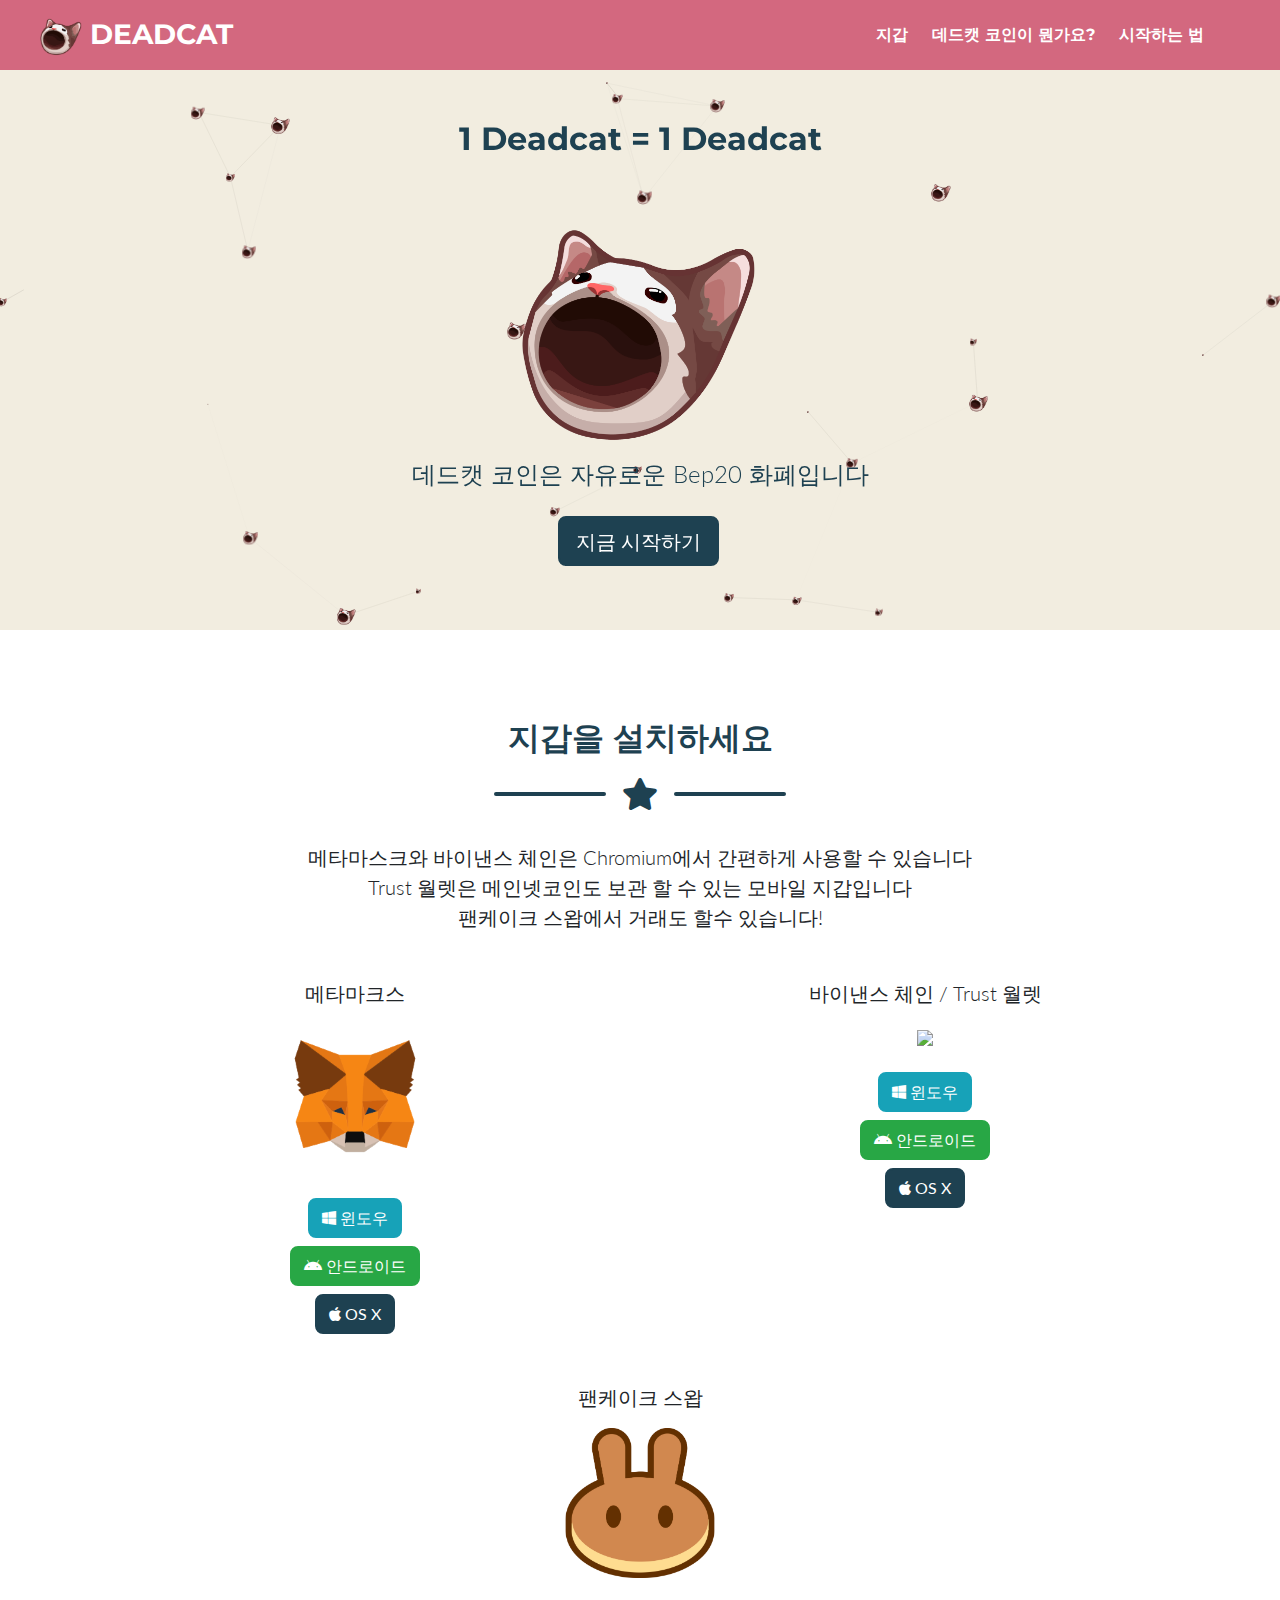
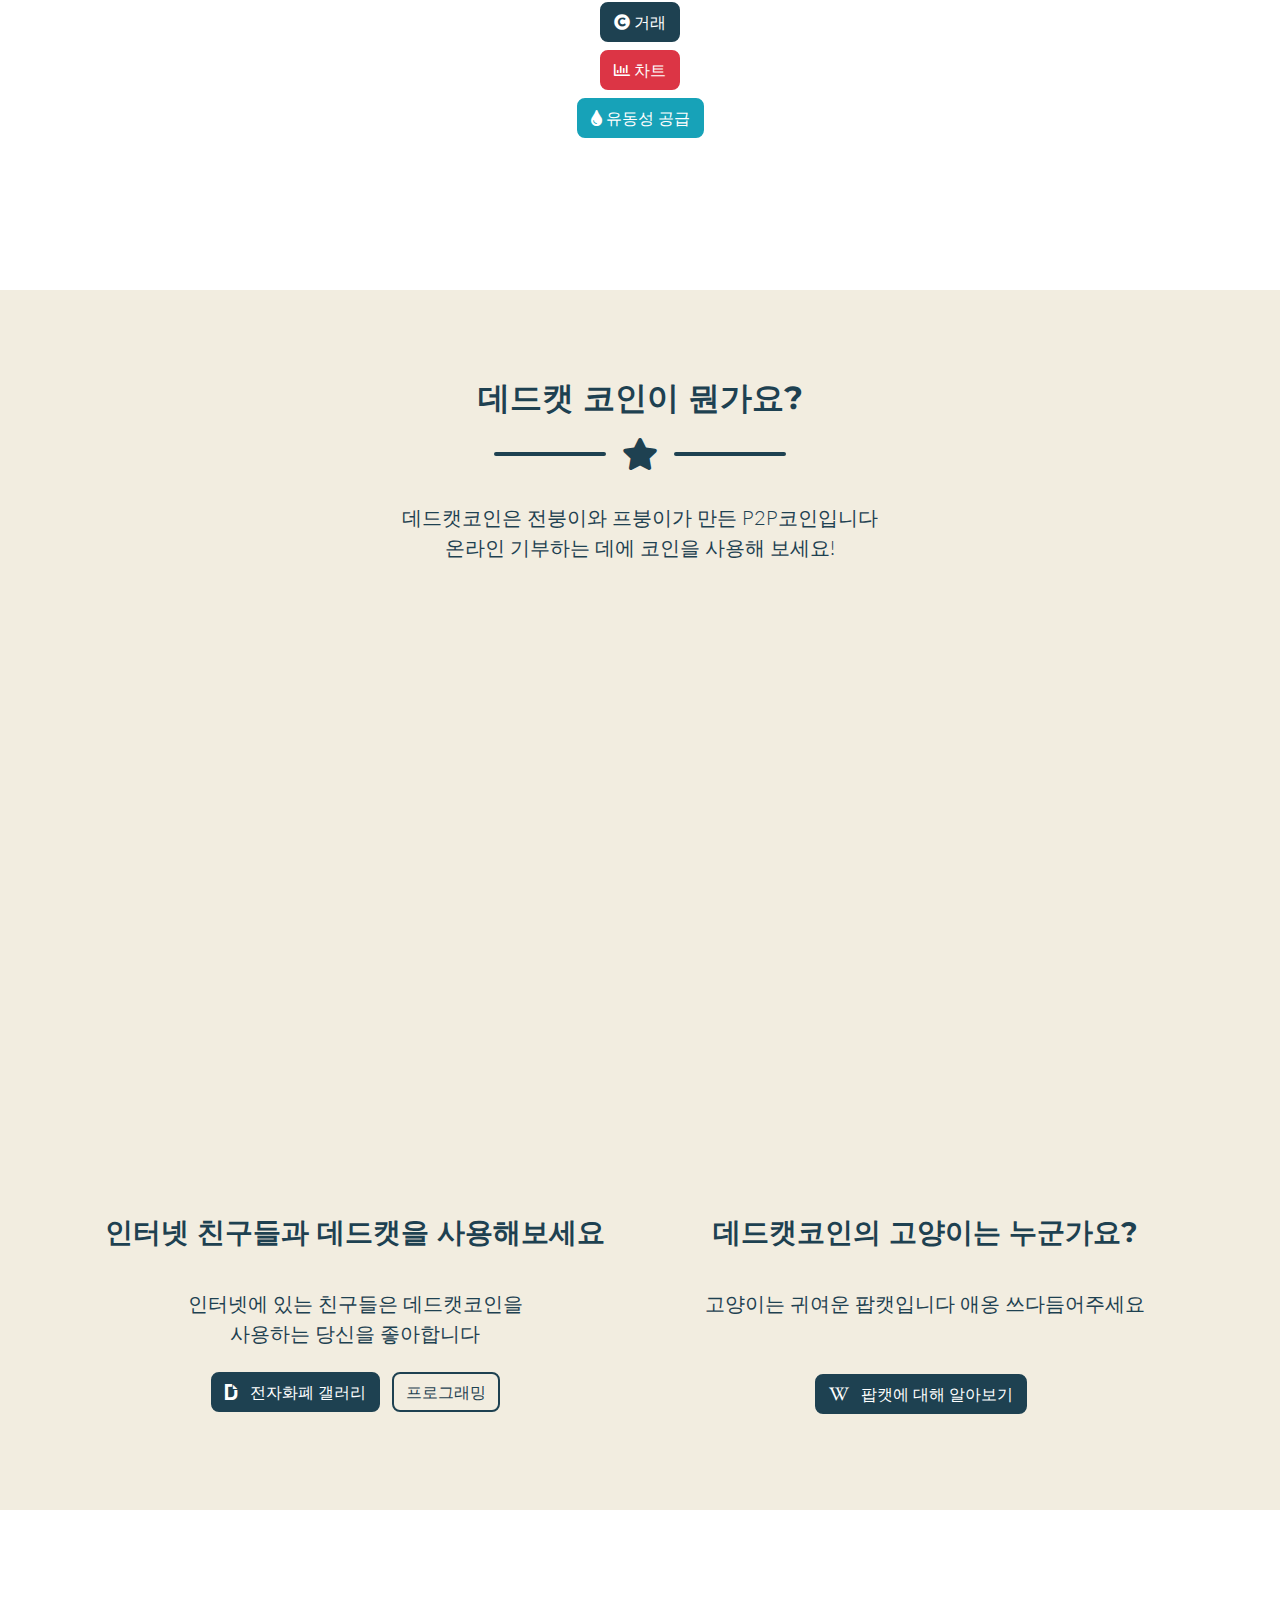
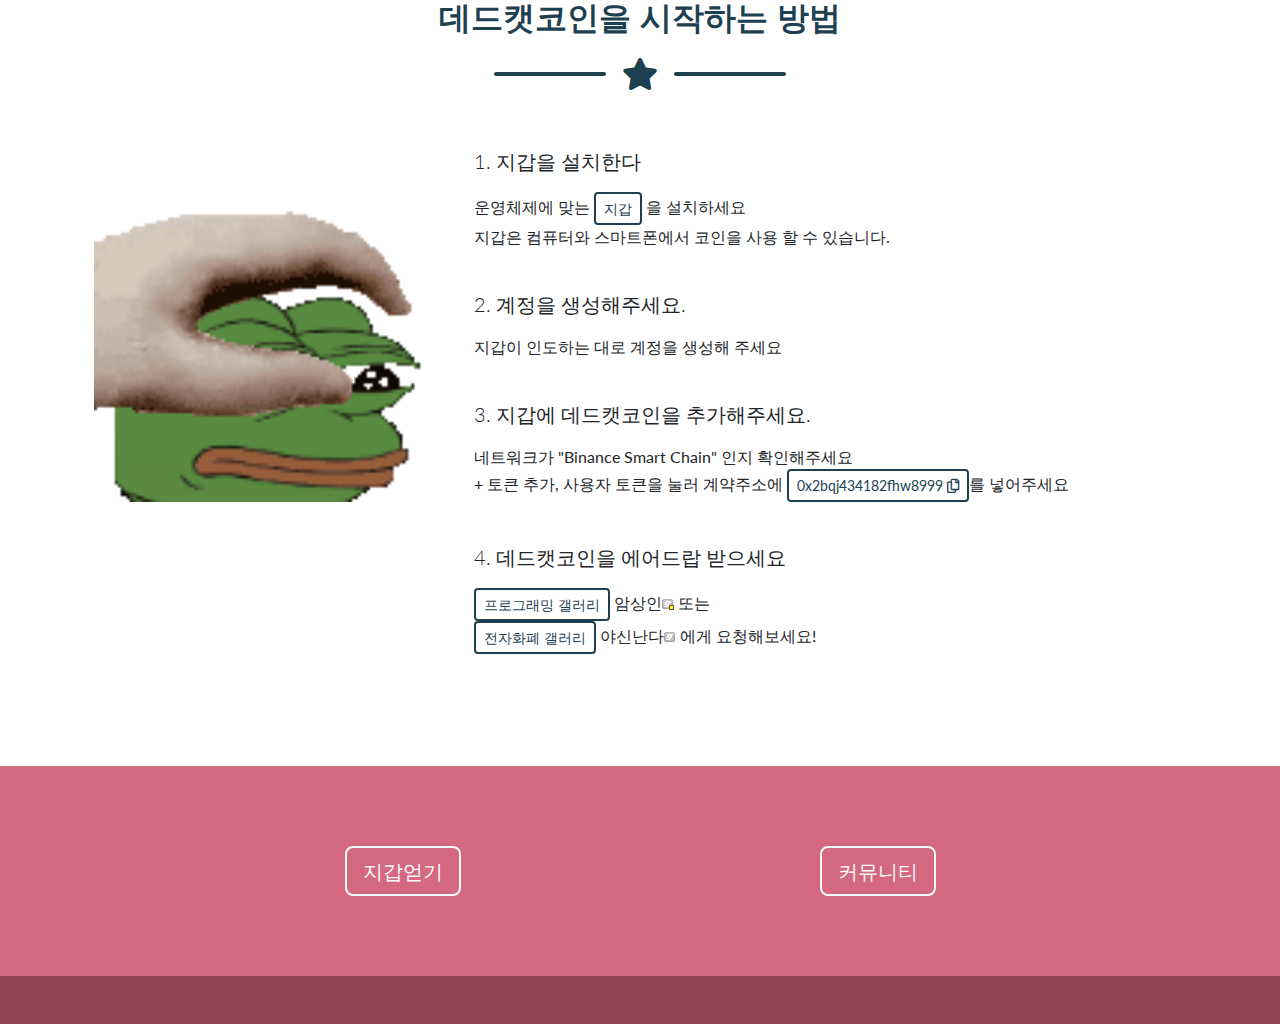
==== index.html @ 1bad3128 "a" ====
<!DOCTYPE html>
<html lang="ko">
<head>
    <meta charset="utf-8" />
    <meta name="viewport" content="width=device-width, initial-scale=1, shrink-to-fit=no" />
    <meta name="description" content="Dogecoin is an open source peer-to-peer digital currency, favored by Shiba Inus worldwide." />
    <meta name="author" content="" />
    <title>데드캣 코인 | 시작 가이드</title>
    <!-- Favicon-->
    <link rel="icon" type="image/x-icon" href="assets/img/favicon.ico" />
    <link rel="stylesheet" href="assets/fa/css/all.min.css"/>
    <!-- Google fonts-->
    <link href="https://fonts.googleapis.com/css?family=Montserrat:400,700" rel="stylesheet" type="text/css" />
    <link href="https://fonts.googleapis.com/css?family=Lato:400,700,400italic,700italic" rel="stylesheet" type="text/css" />
    <!-- Core theme CSS (includes Bootstrap)-->
    <link href="css/styles.css" rel="stylesheet" />
    <style>
        #priceHolder{
            display: inline-block;
            line-height: 1.4rem;
        }
        .curPrice_USD{
            display: block;
        }
        .curPrice_BTC{
            font-size: 1rem;
            font-weight: 200;
        }
        #curPrice_DOGE{
            vertical-align: top;
        }
    </style>
</head>
<body id="page-top">
    <!-- Navigation-->
    <nav class="navbar navbar-expand-lg bg-secondary text-uppercase fixed-top" id="mainNav">
        <div class="container-fluid">
            <a class="navbar-brand js-scroll-trigger" href="#page-top"><img src="assets/img/dogecoin-300.png">&nbsp;Deadcat</a>
            <button class="navbar-toggler navbar-toggler-right text-uppercase font-weight-bold bg-primary text-secondary rounded" type="button" data-toggle="collapse" data-target="#navbarResponsive" aria-controls="navbarResponsive" aria-expanded="false" aria-label="Toggle navigation">
                Menu
                <i class="fas fa-bars"></i>
            </button>
            <div class="collapse navbar-collapse" id="navbarResponsive">
                <ul class="navbar-nav ml-auto">
                    <li class="nav-item mx-0 mx-lg-1"><a class="nav-link py-3 px-0 px-lg-3 rounded js-scroll-trigger" href="#wallets">지갑</a></li>
                    <li class="nav-item mx-0 mx-lg-1"><a class="nav-link py-3 px-0 px-lg-3 rounded js-scroll-trigger" href="#about">데드캣 코인이 뭔가요?</a></li>
                    <li class="nav-item mx-0 mx-lg-1"><a class="nav-link py-3 px-0 px-lg-3 rounded js-scroll-trigger" href="#start">시작하는 법</a></li>
                    <!-- <li class="nav-item mx-0 mx-lg-1"><a class="nav-link py-3 px-0 px-lg-3 rounded" href="guide.html">가이드</a></li> -->
                    <li class="nav-item mx-0 mx-lg-1"><a href="" class="nav-link py-3 px-0 px-lg-3 rounded text-white curPrice_USD"></a></li>
                </ul>
            </div>
        </div>
    </nav>
    <!-- Masthead-->
    <header class="masthead bg-primary text-white text-center" style="position:relative;">
        <div id="particles" style="position:absolute;top:0;bottom:0;left:0;right:0;"></div>
        <div class="container d-flex align-items-center flex-column">
            <div class="row">
                <div class="col-md-12 text-center">
                    <h2 class="text-secondary"><span id="curPrice_DOGE">1 Deadcat =</span> <div id="priceHolder"><span class="curPrice_USD">1 Deadcat</span><!-- <span class="curPrice_BTC">1 Dogecoin</span> --></div></h2>
                </div>
                <div class="col-md-12">
                    <img class="masthead-avatar mb-1" style="margin-top:3rem;" src="assets/img/doge.png" alt="" />
                    <!-- Masthead Subheading-->
                    <p class="masthead-subheading font-weight-light text-secondary mb-0">데드캣 코인은 자유로운 Bep20 화폐입니다</p>
                    <div class="btn-holder mt-4">
                        <a class="btn btn-secondary btn-lg js-scroll-trigger" href="#start"><span data-i18n="dgc-get-started-now">지금 시작하기</span></a>&nbsp;
                        <!-- <a class="btn btn-outline-secondary btn-lg" href="https://github.com/dogecoin/dogecoin" target="_blank"><span class="fab fa-github"></span> 코드보기</a> -->
                    </div>
                </div>
            </div>
        </div>
    </header>
    <!-- Portfolio Section-->
    <section class="page-section portfolio" id="wallets">
        <div class="container">
            <!-- Portfolio Section Heading-->
            <h2 class="page-section-heading text-center text-uppercase text-secondary mb-0">지갑을 설치하세요</h2>
            <!-- Icon Divider-->
            <div class="divider-custom">
                <div class="divider-custom-line"></div>
                <div class="divider-custom-icon"><i class="fas fa-star"></i></div>
                <div class="divider-custom-line"></div>
            </div>
            <p class="lead text-center"  >
                메타마스크와 바이낸스 체인은 Chromium에서 간편하게 사용할 수 있습니다 <br>
                Trust 월렛은 메인넷코인도 보관 할 수 있는 모바일 지갑입니다<br>
                팬케이크 스왑에서 거래도 할수 있습니다!<br>
                <br>

            </p>
            <!-- Portfolio Grid Items-->
            <div class="row text-center justify-content-center">
                <div class="col-md-6 col-lg-6 mb-5">
                    <div class="mx-auto">
                        <div class="img-holder">
                            <p class="lead">메타마크스</p>
                            <img style="max-width: 150px;" src="assets/img/multidoge2.png">
                        </div>
                        <br>
                        <a href="https://chrome.google.com/webstore/detail/metamask/nkbihfbeogaeaoehlefnkodbefgpgknn" target="_blank" class="btn btn-md btn-info wallet-button mb-2"><span class="fab fa-windows"></span> <span data-i18n="dgc-wallet-windows"> 윈도우</span></a>
                        <br>
                        <a href="https://play.google.com/store/apps/details?id=io.metamask&hl=ko_kR&ref=producthunt&_branch_match_id=909414894715381667" target="_blank"  class="btn btn-md btn-success wallet-button mb-2"><span class="fab fa-android"></span> <span data-i18n="dgc-wallet-linux"> 안드로이드</span></a>
                        <br>
                        <a href="https://apps.apple.com/kr/app/metamask/id1438144202?_branch_match_id=909414894715381667" target="_blank"  class="btn btn-md btn-secondary wallet-button"><span class="fab fa-apple"></span> <span data-i18n="dgc-wallet-osx"> OS X</span></a>
                    </div>
                </div>
                <div class="col-md-6 col-lg-6 mb-5">
                    <div class="mx-auto">
                        <div class="img-holder">
                            <p class="lead">바이낸스 체인 / Trust 월렛</p>
                            <img style="max-width: 300px;" src="assets/img/binance_trust1.png">
                        </div>
                        <br>
                        <a href="https://chrome.google.com/webstore/detail/binance-chain-wallet/fhbohimaelbohpjbbldcngcnapndodjp" target="_blank" class="btn btn-md btn-info wallet-button mb-2"><span class="fab fa-windows"></span> <span data-i18n="dgc-wallet-windows"> 윈도우</span></a>
                        <br>
                        <a href="https://play.google.com/store/apps/details?id=com.wallet.crypto.trustapp&referrer=utm_source%3Dwebsite" target="_blank"  class="btn btn-md btn-success wallet-button mb-2"><span class="fab fa-android"></span> <span data-i18n="dgc-wallet-linux"> 안드로이드</span></a>
                        <br>
                        <a href="https://apps.apple.com/app/apple-store/id1288339409?mt=8" target="_blank"  class="btn btn-md btn-secondary wallet-button"><span class="fab fa-apple"></span> <span data-i18n="dgc-wallet-osx"> OS X</span></a>
                    </div>
                </div>
                <div class="col-md-12 col-lg-12 mb-5">
                    <div class="mx-auto">
                        <p class="lead">팬케이크 스왑</p>
                        <div class="img-holder">
                            <img style="max-width: 150px;" src="assets/img/eth.png">
                        </div>
                        <br>
                        <a href="https://app.uniswap.org/#/swap?outputCurrency=0xcbd55d4ffc43467142761a764763652b48b969ff" target="_blank" class="btn btn-md btn-secondary wallet-button mb-2"><span class="fas fa-copyright"></span> <span data-i18n="dgc-wallet-windows"> 거래</span></a>
                        <br>
                        <a href="https://info.uniswap.org/token/0xcbd55d4ffc43467142761a764763652b48b969ff" target="_blank" class="btn btn-md btn-danger wallet-button mb-2"><span class="far fa-chart-bar"></span> <span data-i18n="dgc-wallet-windows"> 차트</span></a>
                        <br>
                        <a href="https://app.uniswap.org/#/add/0xcbd55d4ffc43467142761a764763652b48b969ff/ETH" target="_blank"  class="btn btn-md btn-info wallet-button mb-2"><span class="fas fa-tint"></span> <span data-i18n="dgc-wallet-linux"> 유동성 공급</span></a>
                        <!-- <a href="https://github.com/dogecoin/dogecoin/releases/download/v1.14.3/dogecoin-1.14.3-x86_64-linux-gnu.tar.gz" target="_blank"  class="btn btn-md btn-success wallet-button mb-2"><span class="fab fa-linux"></span> <span data-i18n="dgc-wallet-linux"> Linux 64-bit</span></a>
                        <br>
                        <a href="https://github.com/dogecoin/dogecoin/releases/download/v1.14.3/dogecoin-1.14.3-osx.dmg" target="_blank"  class="btn btn-md btn-secondary wallet-button"><span class="fab fa-apple"></span> <span data-i18n="dgc-wallet-osx"> OS X</span></a> --> 
                    </div>
                    <!-- <div class="mx-auto">
                        <p class="lead">안드로이드 지갑</p>
                        <a href="https://play.google.com/store/apps/details?id=de.langerhans.wallet&utm_source=global_co&utm_medium=prtnr&utm_content=Mar2515&utm_campaign=PartBadge&pcampaignid=MKT-AC-global-none-all-co-pr-py-PartBadges-Oct1515-1" target="_blank" class="img-holder">
                            <img style="max-width: 150px;" src="assets/img/google_play.png">
                        </a>
                    </div> -->
                </div>
            </div>
        </div>
    </section>
    <!-- About Section -->
    <section class="page-section bg-primary text-secondary mb-0" id="about">
        <div class="container">
            <h2 class="page-section-heading text-center text-uppercase text-secondary mb-0">데드캣 코인이 뭔가요?</h2>
            <!-- Icon Divider-->
            <div class="divider-custom">
                <div class="divider-custom-line"></div>
                <div class="divider-custom-icon"><i class="fas fa-star"></i></div>
                <div class="divider-custom-line"></div>
            </div>
            <p class="lead text-center">데드캣코인은 전붕이와 프붕이가 만든 P2P코인입니다
                <br>온라인 기부하는 데에 코인을 사용해 보세요!
            </p>
            <div class="row">
                <div class="col-md-12">
                 <div class="video-container">
                    <iframe class="mt-5" src="https://www.youtube-nocookie.com/embed/NcnBoxV-QmI" title="YouTube video player" frameborder="0" allow="accelerometer; autoplay; clipboard-write; encrypted-media; gyroscope; picture-in-picture" allowfullscreen></iframe>
                </div>
            </div>
            <div class="col-md-6 mt-4">
                <!-- About Section Heading-->
                <h3 class="text-center text-uppercase text-secondary">인터넷 친구들과 데드캣을 사용해보세요</h3>
                <!-- About Section Content-->
                <div class="ml-auto text-center"><p class="lead"><br>인터넷에 있는 친구들은 데드캣코인을 <br>사용하는 당신을 좋아합니다</p></div>
                <!-- About Section Button-->
                <div class="text-center mt-4">
                    <a class="btn btn-secondary" target="_blank" href="https://gall.dcinside.com/mgallery/board/lists/?id=electronicmoney">
                        <i class="fab fa-dochub mr-2"></i>
                        전자화폐 갤러리
                    </a>
                    &nbsp;
                    <a class="btn btn-outline-secondary" target="_blank" href="https://gall.dcinside.com/board/lists?id=programming">
                        <!-- <i class="fab fa-dochub mr-2"></i> -->
                        프로그래밍
                    </a>
                </div>
            </div>
            <div class="col-md-6 mt-4">
                <!-- About Section Heading-->
                <h3 class="text-center text-uppercase text-secondary">데드캣코인의 고양이는 누군가요?</h2>
                    <!-- About Section Content-->
                    <div class="ml-auto text-center"><p class="lead"><br>고양이는 귀여운 팝캣입니다 애옹 쓰다듬어주세요</p></div>
                    <!-- About Section Button--><br>
                    <div class="text-center mt-3">
                        <a class="btn btn-secondary" href="https://namu.wiki/w/Pop%20Cat" target="_blank"><i class="fab fa-wikipedia-w mr-2"></i>
                            팝캣에 대해 알아보기
                        </a>
                        &nbsp;
                        <!-- <a class="btn btn-outline-secondary" href="https://namu.wiki/w/%EA%B3%A0%EC%96%91%EC%9D%B4" target="_blank">
                            <i class="fab fa-wikipedia-w mr-2"></i>
                            고양이
                        </a> -->
                    </div>
                </div>
            </div>
        </section>
        <section class="page-section portfolio" id="start">
            <div class="container">
                <!-- Portfolio Section Heading-->
                <h2 class="page-section-heading text-center text-uppercase text-secondary mb-0">데드캣코인을 시작하는 방법</h2>
                <!-- Icon Divider-->
                <div class="divider-custom">
                    <div class="divider-custom-line"></div>
                    <div class="divider-custom-icon"><i class="fas fa-star"></i></div>
                    <div class="divider-custom-line"></div>
                </div>
                <!-- Portfolio Grid Items-->
                <div class="row justify-content-center">
                    <div class="col-md-4 col-sm-6 mt-5">
                        <img style="width:100%;" src="assets/img/asd.gif">
                    </div>
                    <div class="col-md-8 col-sm-6 mt-4">
                     <p class="lead">1. 지갑을 설치한다</p>
                     <p>운영체제에 맞는 <a class="btn btn-sm btn-outline-secondary js-scroll-trigger" href="#wallets">지갑</a> 을 설치하세요 <br>
                     지갑은 컴퓨터와 스마트폰에서 코인을 사용 할 수 있습니다.<br><br></p>
                     <p class="lead">2. 계정을 생성해주세요.</p>
                     <p>
                         지갑이 인도하는 대로 계정을 생성해 주세요<br><br>
                    </p>
                    <p class="lead">3. 지갑에 데드캣코인을 추가해주세요.</p>
                     <p>
                         네트워크가 "Binance Smart Chain" 인지 확인해주세요<br>
                         + 토큰 추가, 사용자 토큰을 눌러 계약주소에 <a class="btn btn-sm btn-outline-secondary" target="_blank" onclick="copy()">0x2bqj434182fhw8999  <span class="far fa-copy"></span></a>를 넣어주세요<br><br>

                            <script>
                            function copyToClipboard(val) {
                            const t = document.createElement("textarea");
                            document.body.appendChild(t);
                            t.value = val;
                            t.select();
                            document.execCommand('copy');
                            document.body.removeChild(t);
                            }
                            function copy() {
                            copyToClipboard('0x2131241242112312313');
                            console.log('Copied!');
                            }
                            </script>

                    </p>
                     <p class="lead">4. 데드캣코인을 에어드랍 받으세요</p>
                     <p>
                        <a class="btn btn-sm btn-outline-secondary" target="_blank" href="https://gall.dcinside.com/board/lists?id=programming">프로그래밍 갤러리</a>
                        암상인<img src="assets/img/fix_nik.gif"> 또는 <br>
                         <a class="btn btn-sm btn-outline-secondary" target="_blank" href="https://gall.dcinside.com/mgallery/board/lists/?id=electronicmoney">전자화폐 갤러리</a>
                          야신난다<img src="assets/img/nik.gif"> 에게 요청해보세요!
                          
                    </p>
                </div>
            </div>
        </div>
    </section>
    <!-- Footer-->
    <footer class="footer text-center">
        <div class="container">
            <div class="row">
                <!-- Footer Location-->
                <div class="col-lg-7 mb-5 mb-lg-0">
                    <a href="#wallets" class="btn btn-lg btn-outline-light js-scroll-trigger">지갑얻기</a>
                </div>
                <div class="col-lg-3">
                    <a href="https://gall.dcinside.com/mgallery/board/lists/?id=electronicmoney" target="_blank" class="btn btn-lg btn-outline-light ">커뮤니티</a>
                </div>
                <!-- Footer Social Icons-->
                <!-- <div class="col-lg-0 mb-5 mb-lg-0">
                    <a class="btn btn-outline-light btn-social mx-1" target="_blank" href="https://facebook.com/OfficialDogecoin/"><i class="fab fa-fw fa-facebook-f"></i></a>
                    <a class="btn btn-outline-light btn-social mx-1" target="_blank" href="https://twitter.com/dogecoin"><i class="fab fa-fw fa-twitter"></i></a>
                    <a class="btn btn-outline-light btn-social mx-1" target="_blank" href="https://www.reddit.com/r/dogecoin"><i class="fab fa-fw fa-dochub"></i></a>
                </div> -->
                <!-- Footer About Text-->
                
            </div>
        </div>
    </footer>
    <!-- Copyright Section-->
    <div class="copyright py-4 text-center text-white">
        <div class="container"><small><!-- 비어있음 --></small></div>
    </div>
    <!-- Scroll to Top Button (Only visible on small and extra-small screen sizes)-->
    <div class="scroll-to-top d-lg-none position-fixed">
        <a class="js-scroll-trigger d-block text-center text-white rounded" href="#page-top"><i class="fa fa-chevron-up"></i></a>
    </div>
    <!-- Portfolio Modals-->
    <!-- Bootstrap core JS-->
    <script src="https://cdnjs.cloudflare.com/ajax/libs/jquery/3.5.1/jquery.min.js"></script>
    <script src="https://cdn.jsdelivr.net/npm/bootstrap@4.5.3/dist/js/bootstrap.bundle.min.js"></script>
    <!-- Third party plugin JS-->
    <script src="https://cdnjs.cloudflare.com/ajax/libs/jquery-easing/1.4.1/jquery.easing.min.js"></script>
    <script src="js/particles.min.js"></script>
    <!-- Core theme JS-->
    <script src="js/scripts.js"></script>
</body>
</html>
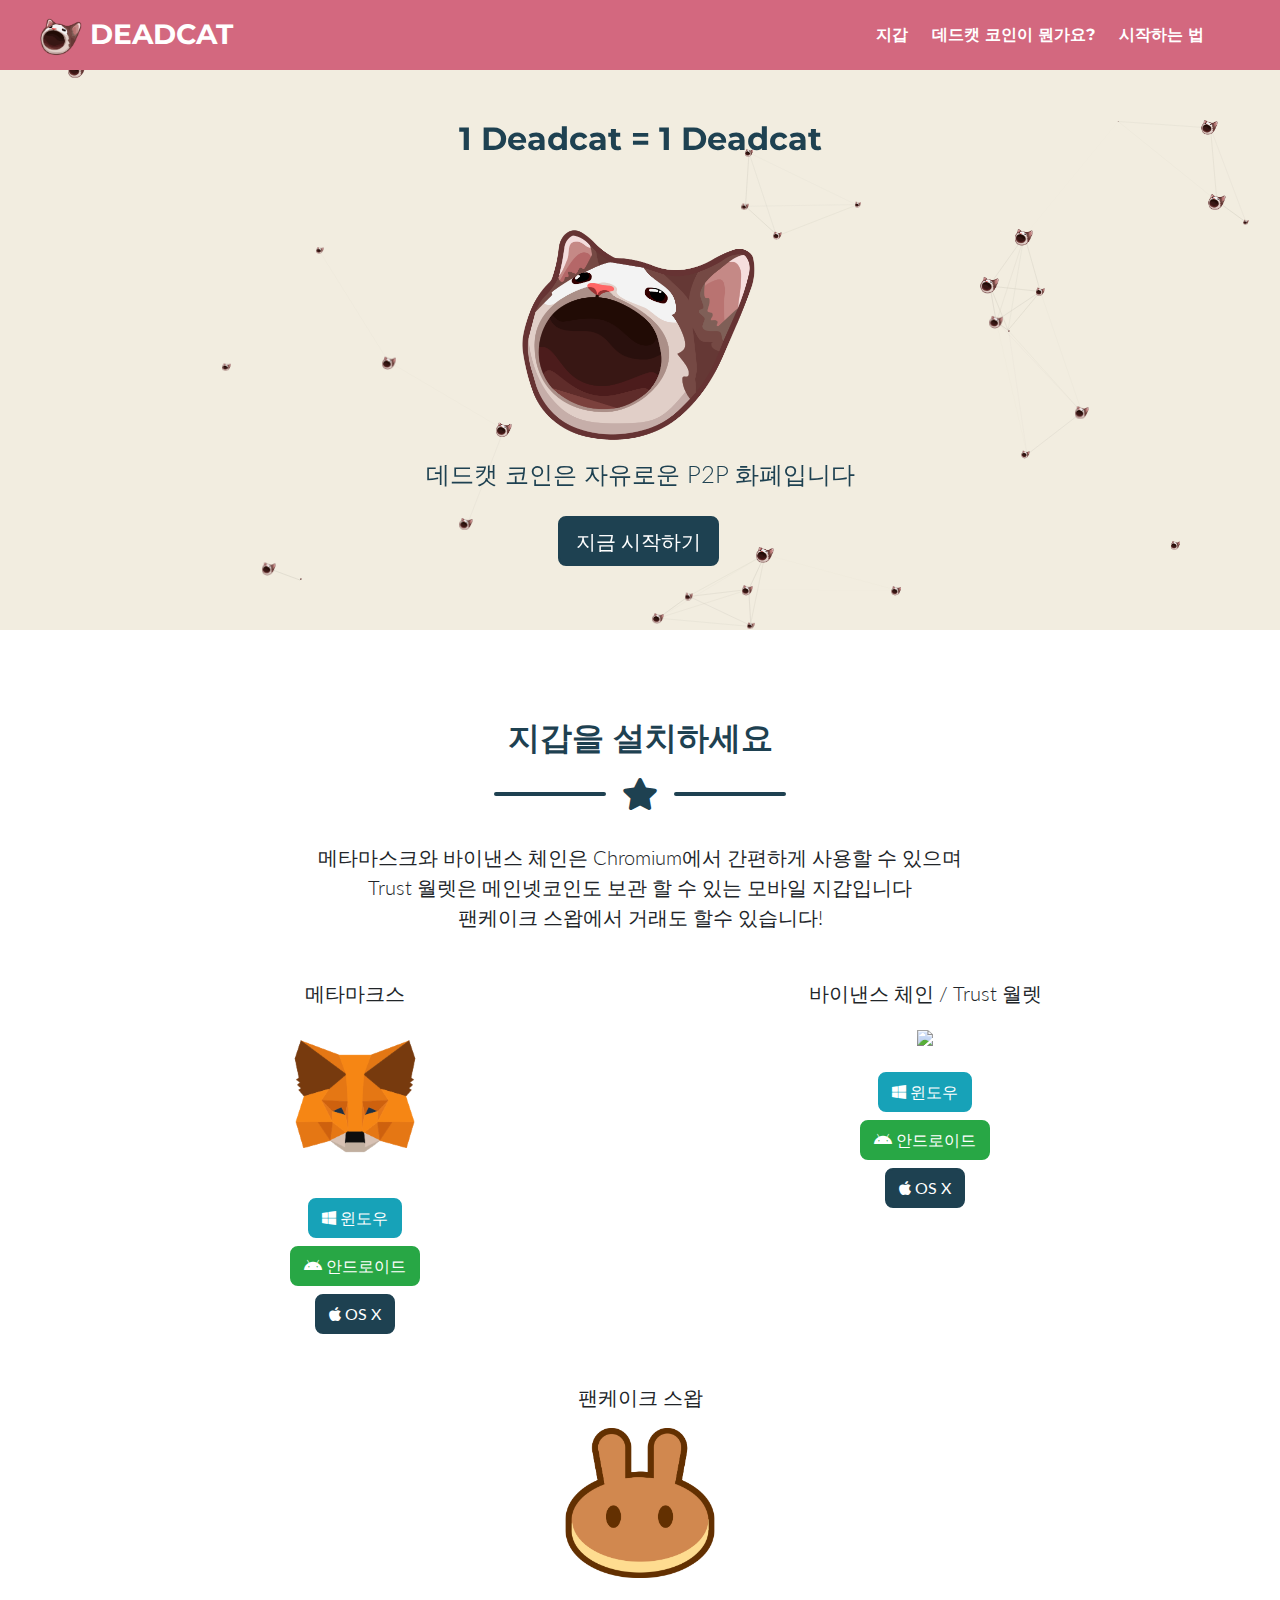
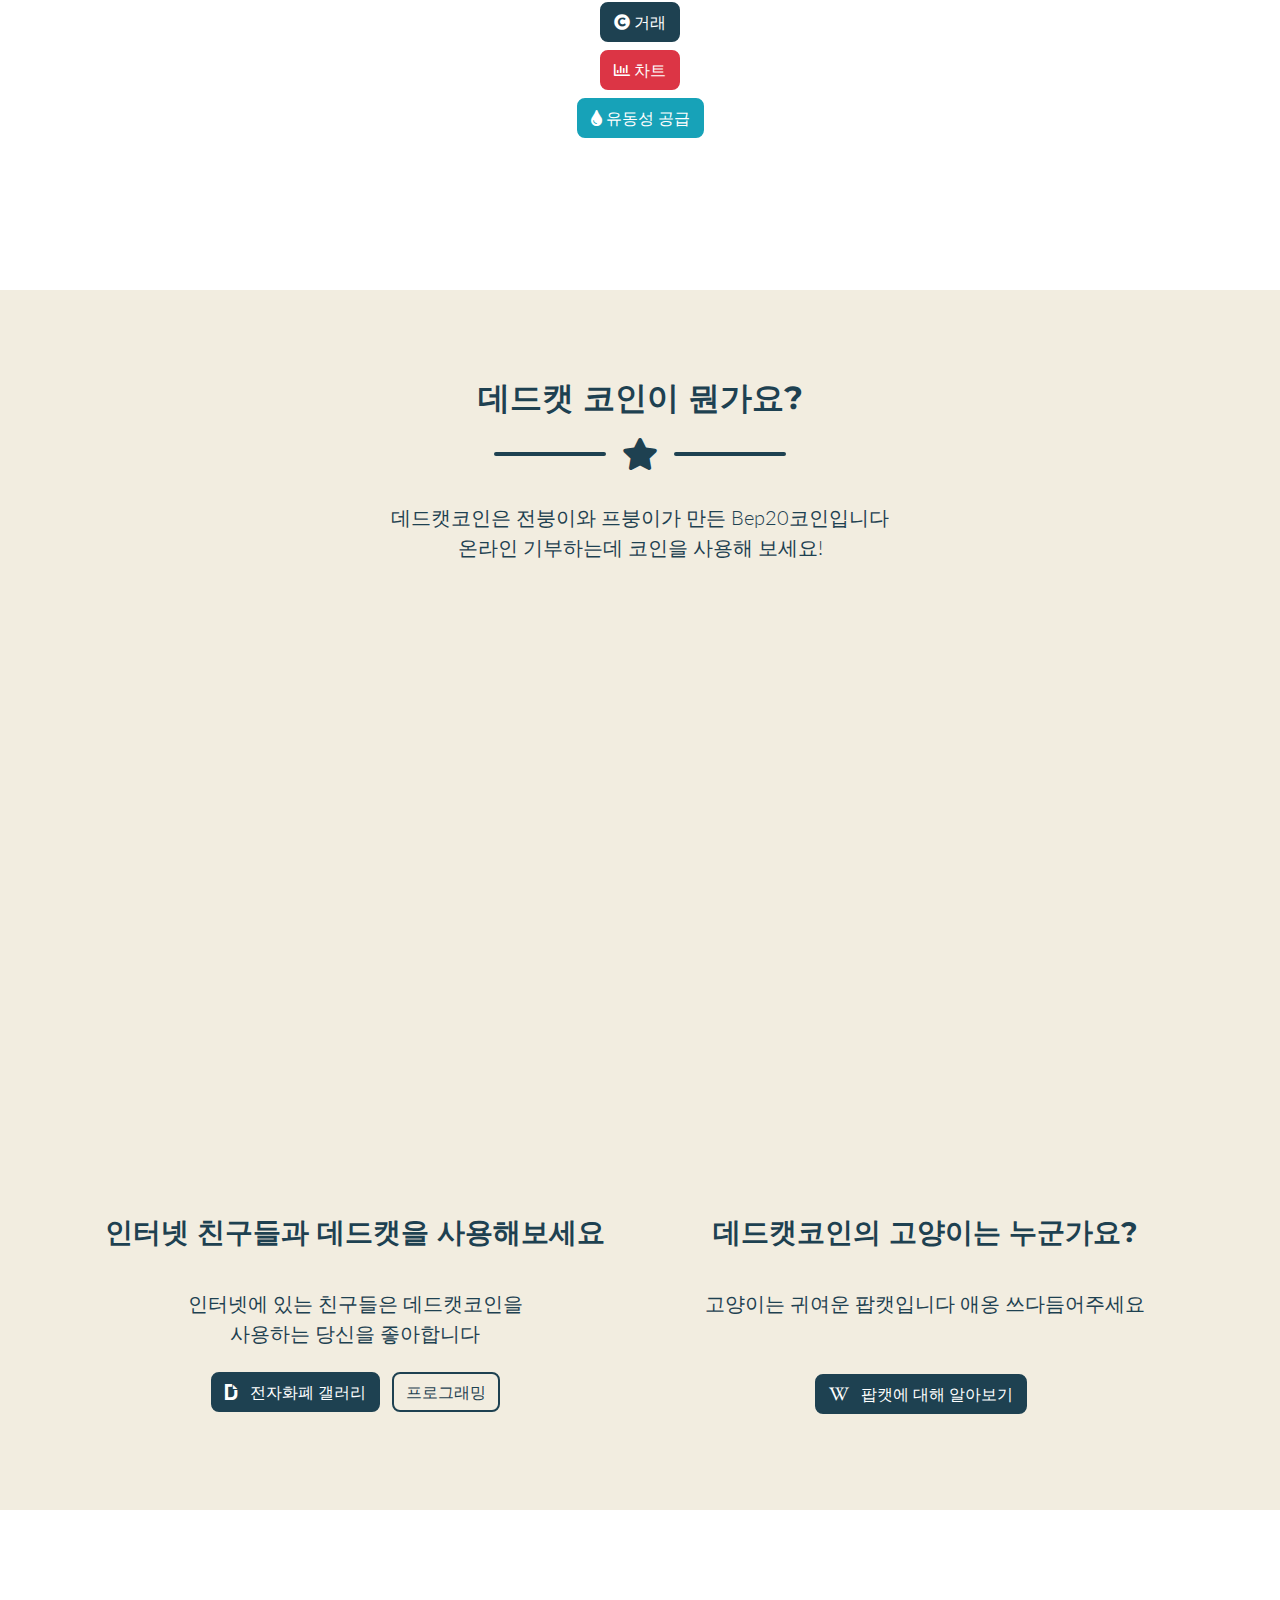
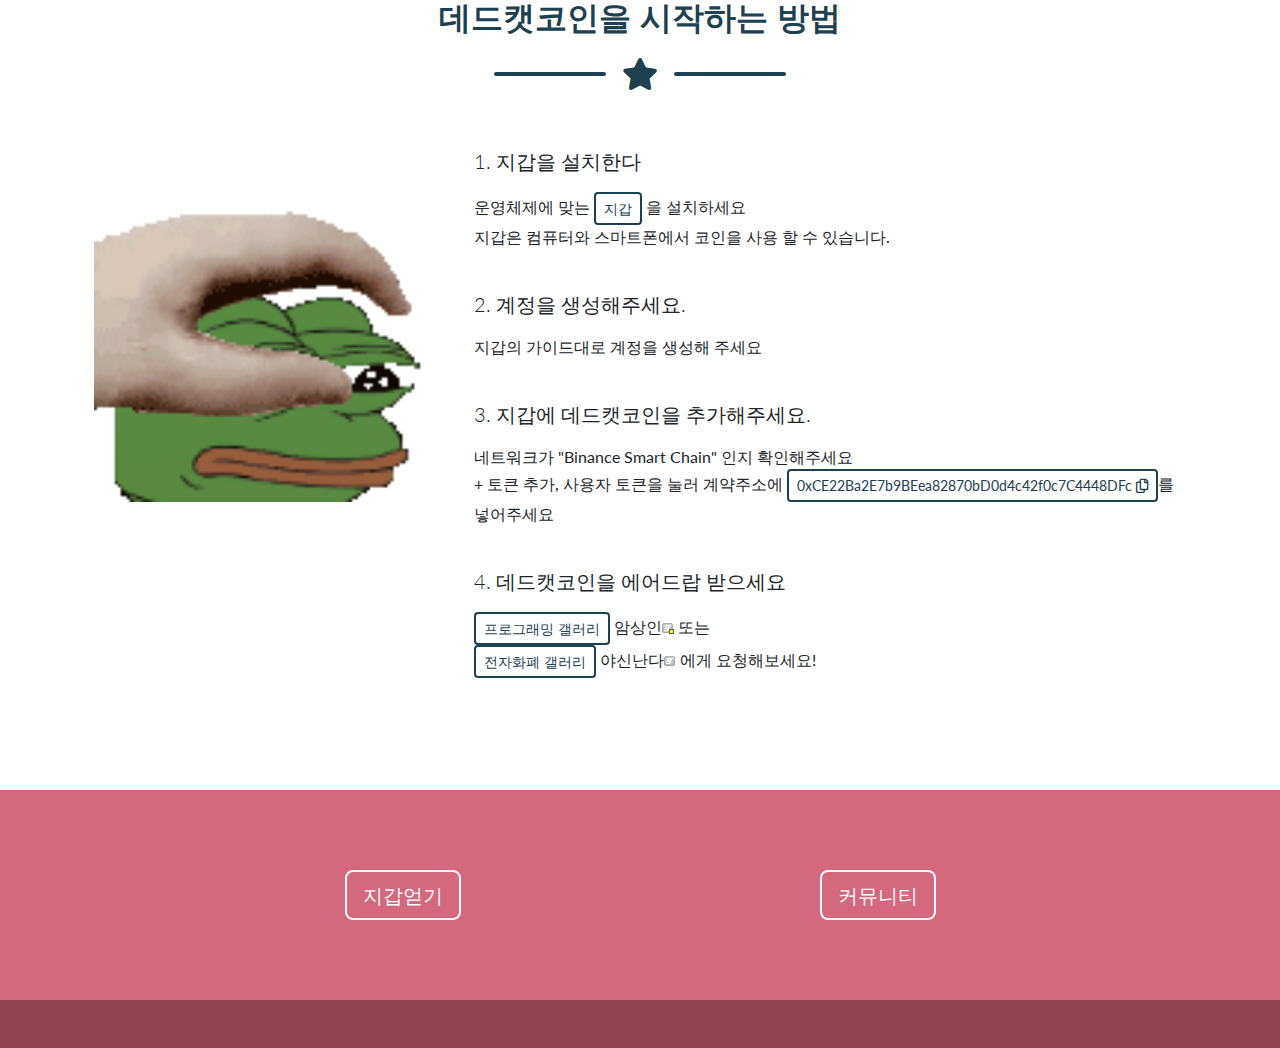
==== commit b44a9ce9: "a" ====
--- a/index.html
+++ b/index.html
@@ -62,7 +62,7 @@
                 <div class="col-md-12">
                     <img class="masthead-avatar mb-1" style="margin-top:3rem;" src="assets/img/doge.png" alt="" />
                     <!-- Masthead Subheading-->
-                    <p class="masthead-subheading font-weight-light text-secondary mb-0">데드캣 코인은 자유로운 Bep20 화폐입니다</p>
+                    <p class="masthead-subheading font-weight-light text-secondary mb-0">데드캣 코인은 자유로운 P2P 화폐입니다</p>
                     <div class="btn-holder mt-4">
                         <a class="btn btn-secondary btn-lg js-scroll-trigger" href="#start"><span data-i18n="dgc-get-started-now">지금 시작하기</span></a>&nbsp;
                         <!-- <a class="btn btn-outline-secondary btn-lg" href="https://github.com/dogecoin/dogecoin" target="_blank"><span class="fab fa-github"></span> 코드보기</a> -->
@@ -83,7 +83,7 @@
                 <div class="divider-custom-line"></div>
             </div>
             <p class="lead text-center"  >
-                메타마스크와 바이낸스 체인은 Chromium에서 간편하게 사용할 수 있습니다 <br>
+                메타마스크와 바이낸스 체인은 Chromium에서 간편하게 사용할 수 있으며 <br>
                 Trust 월렛은 메인넷코인도 보관 할 수 있는 모바일 지갑입니다<br>
                 팬케이크 스왑에서 거래도 할수 있습니다!<br>
                 <br>
@@ -155,8 +155,8 @@
                 <div class="divider-custom-icon"><i class="fas fa-star"></i></div>
                 <div class="divider-custom-line"></div>
             </div>
-            <p class="lead text-center">데드캣코인은 전붕이와 프붕이가 만든 P2P코인입니다
-                <br>온라인 기부하는 데에 코인을 사용해 보세요!
+            <p class="lead text-center">데드캣코인은 전붕이와 프붕이가 만든 Bep20코인입니다
+                <br>온라인 기부하는데 코인을 사용해 보세요!
             </p>
             <div class="row">
                 <div class="col-md-12">
@@ -222,12 +222,12 @@
                      지갑은 컴퓨터와 스마트폰에서 코인을 사용 할 수 있습니다.<br><br></p>
                      <p class="lead">2. 계정을 생성해주세요.</p>
                      <p>
-                         지갑이 인도하는 대로 계정을 생성해 주세요<br><br>
+                         지갑의 가이드대로 계정을 생성해 주세요<br><br>
                     </p>
                     <p class="lead">3. 지갑에 데드캣코인을 추가해주세요.</p>
                      <p>
                          네트워크가 "Binance Smart Chain" 인지 확인해주세요<br>
-                         + 토큰 추가, 사용자 토큰을 눌러 계약주소에 <a class="btn btn-sm btn-outline-secondary" target="_blank" onclick="copy()">0x2bqj434182fhw8999  <span class="far fa-copy"></span></a>를 넣어주세요<br><br>
+                         + 토큰 추가, 사용자 토큰을 눌러 계약주소에 <a class="btn btn-sm btn-outline-secondary" target="_blank" onclick="copy()">0xCE22Ba2E7b9BEea82870bD0d4c42f0c7C4448DFc  <span class="far fa-copy"></span></a>를 넣어주세요<br><br>
 
                             <script>
                             function copyToClipboard(val) {
@@ -239,7 +239,7 @@
                             document.body.removeChild(t);
                             }
                             function copy() {
-                            copyToClipboard('0x2131241242112312313');
+                            copyToClipboard('0xCE22Ba2E7b9BEea82870bD0d4c42f0c7C4448DFc');
                             console.log('Copied!');
                             }
                             </script>
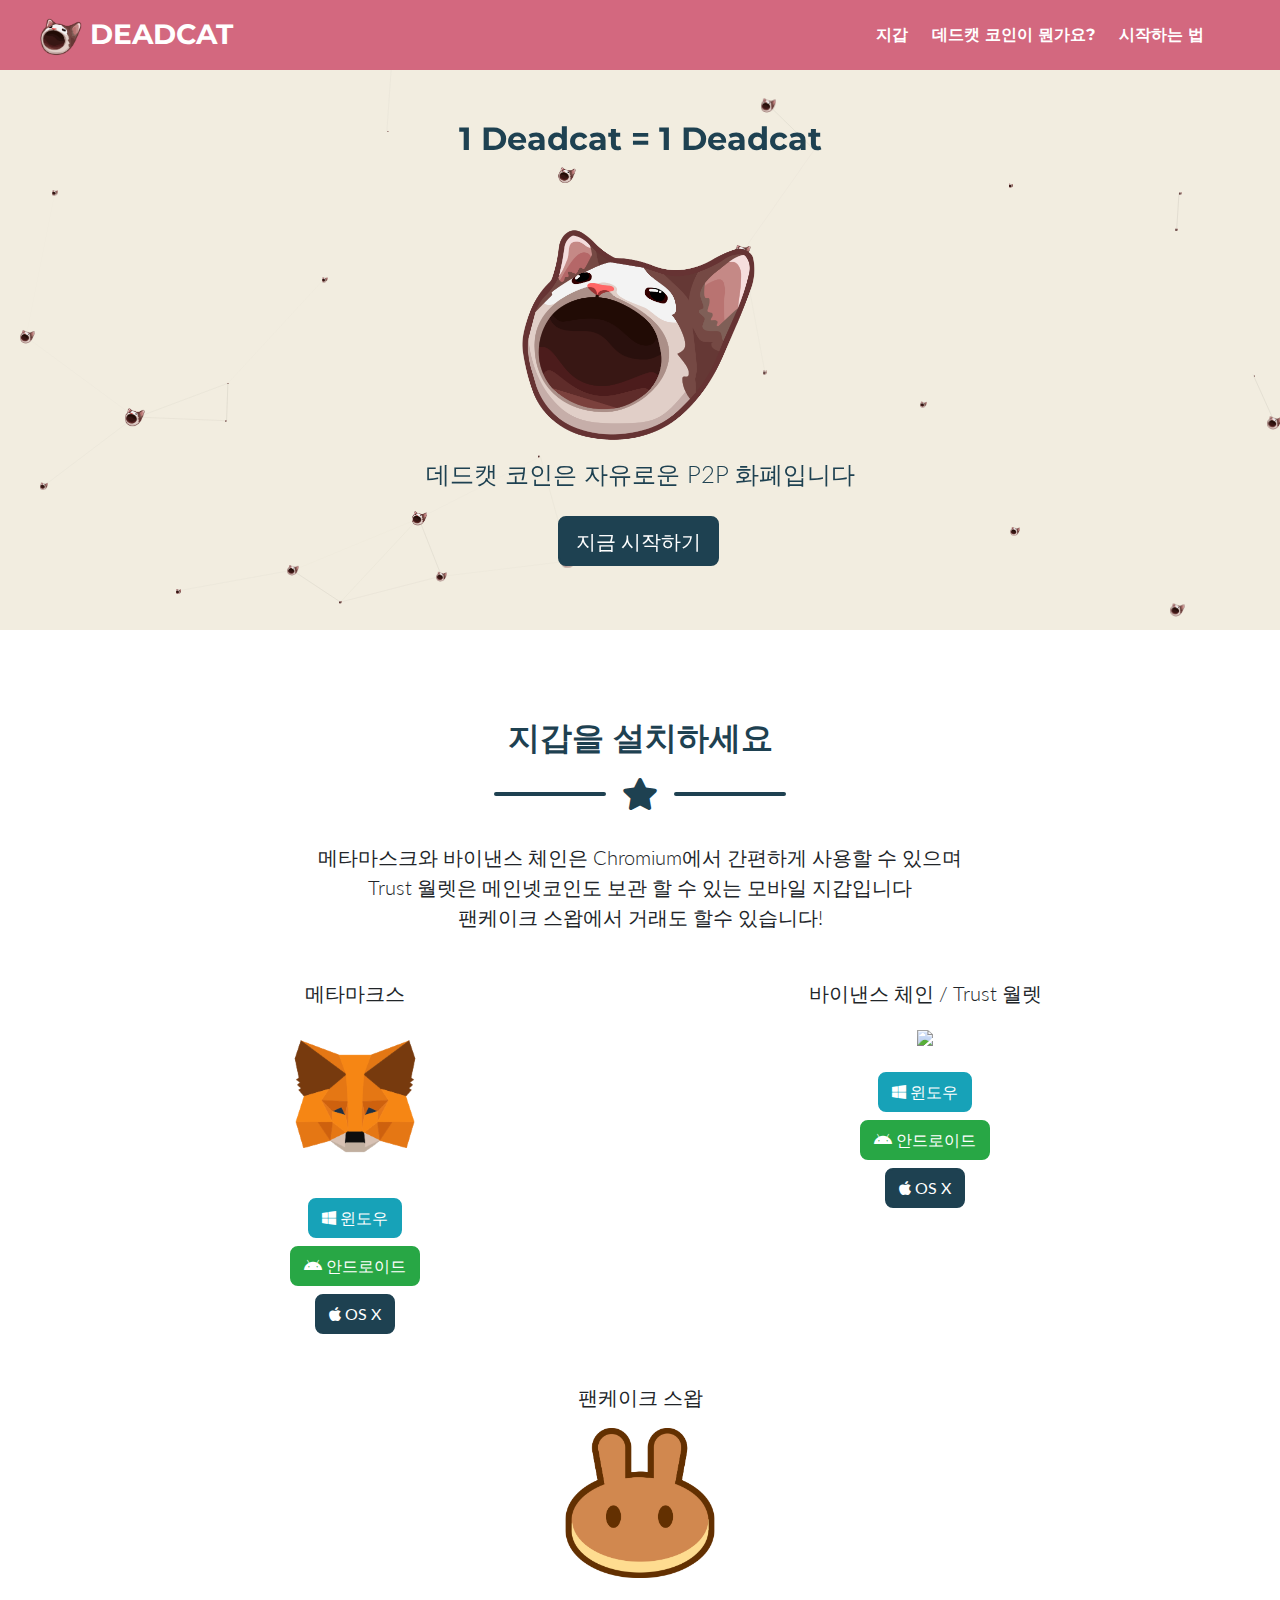
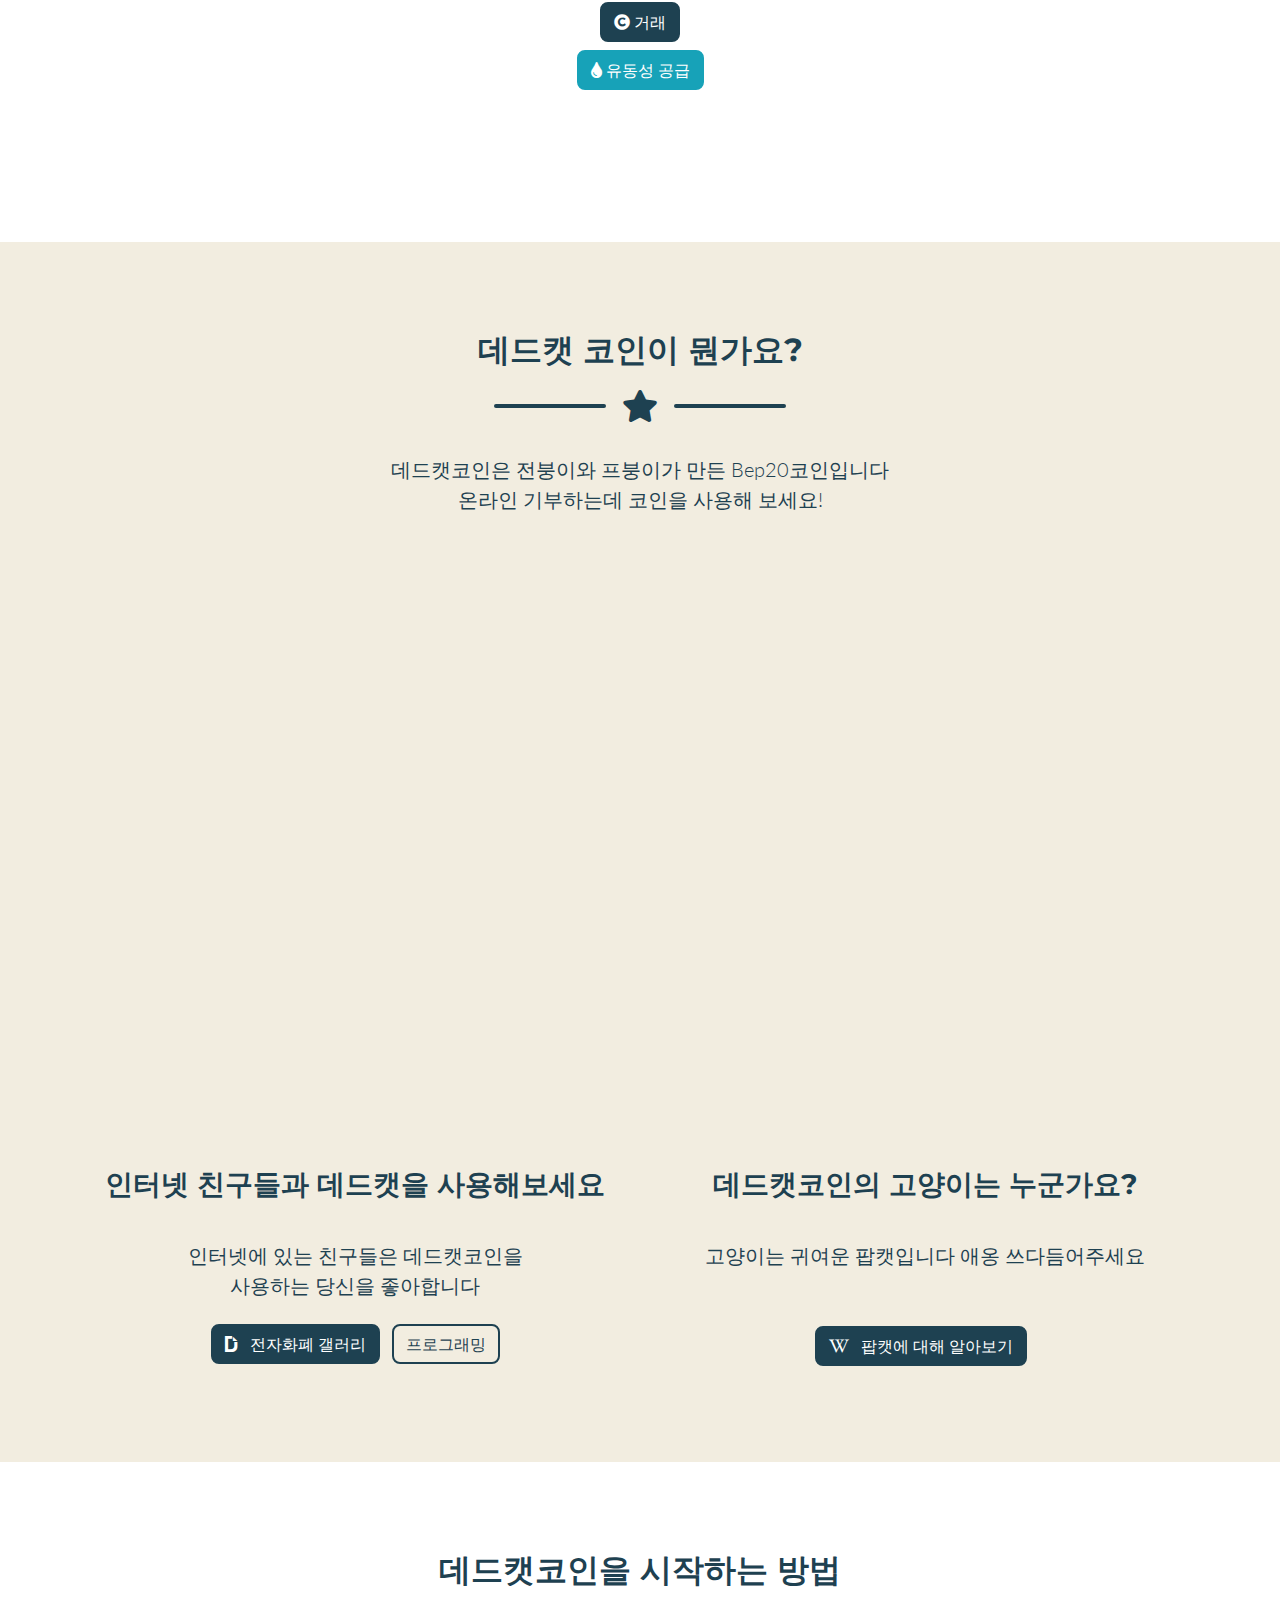
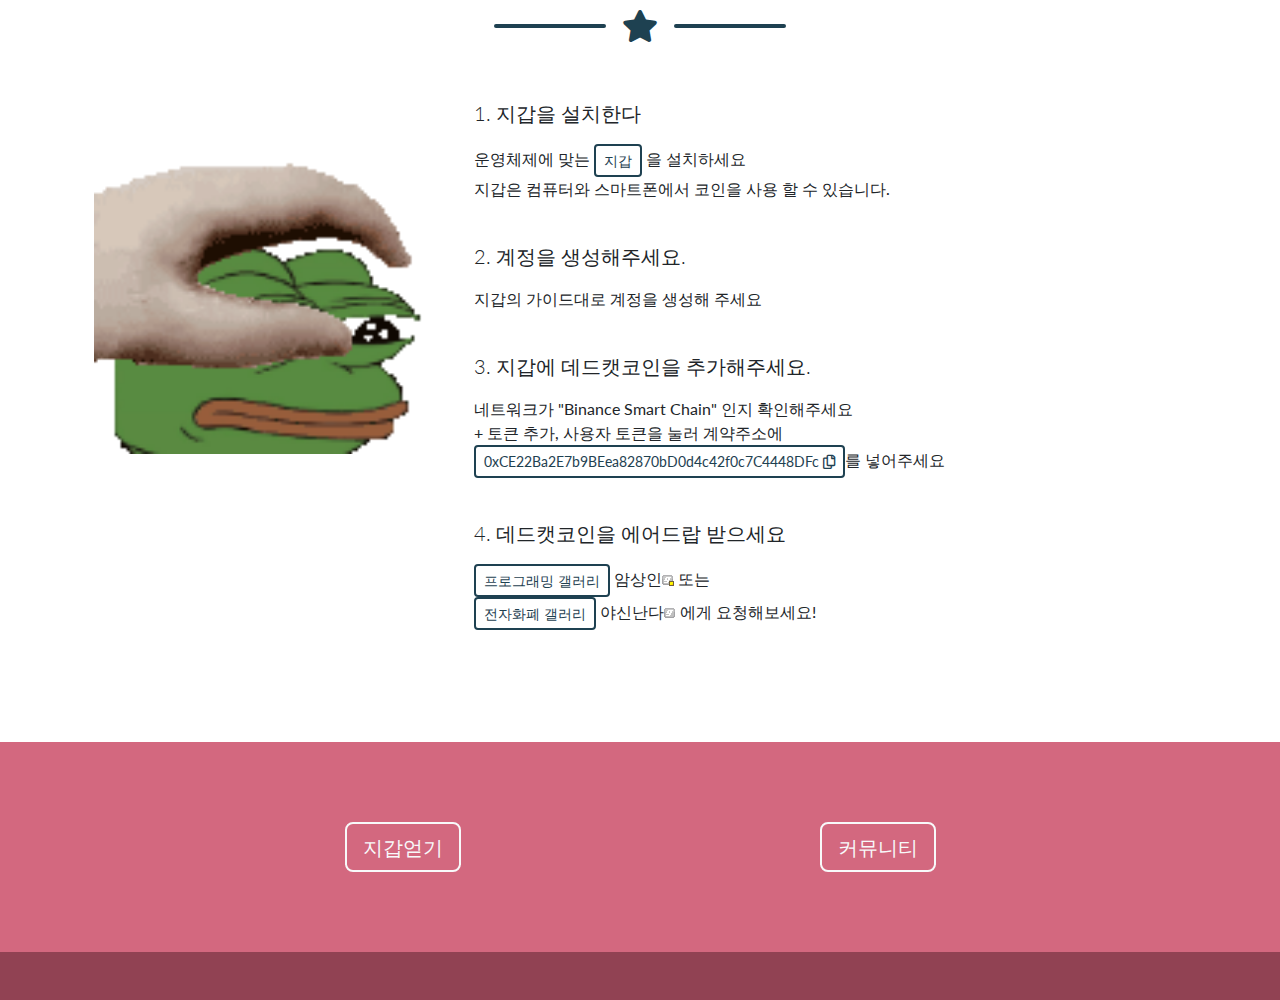
==== commit 9f02f133: "a" ====
--- a/index.html
+++ b/index.html
@@ -126,11 +126,11 @@
                             <img style="max-width: 150px;" src="assets/img/eth.png">
                         </div>
                         <br>
-                        <a href="https://app.uniswap.org/#/swap?outputCurrency=0xcbd55d4ffc43467142761a764763652b48b969ff" target="_blank" class="btn btn-md btn-secondary wallet-button mb-2"><span class="fas fa-copyright"></span> <span data-i18n="dgc-wallet-windows"> 거래</span></a>
-                        <br>
-                        <a href="https://info.uniswap.org/token/0xcbd55d4ffc43467142761a764763652b48b969ff" target="_blank" class="btn btn-md btn-danger wallet-button mb-2"><span class="far fa-chart-bar"></span> <span data-i18n="dgc-wallet-windows"> 차트</span></a>
-                        <br>
-                        <a href="https://app.uniswap.org/#/add/0xcbd55d4ffc43467142761a764763652b48b969ff/ETH" target="_blank"  class="btn btn-md btn-info wallet-button mb-2"><span class="fas fa-tint"></span> <span data-i18n="dgc-wallet-linux"> 유동성 공급</span></a>
+                        <a href="https://exchange.pancakeswap.finance/#/swap" target="_blank" class="btn btn-md btn-secondary wallet-button mb-2"><span class="fas fa-copyright"></span> <span data-i18n="dgc-wallet-windows"> 거래</span></a>
+                        <!-- <br>
+                        <a href="https://info.uniswap.org/token/0xcbd55d4ffc43467142761a764763652b48b969ff" target="_blank" class="btn btn-md btn-danger wallet-button mb-2"><span class="far fa-chart-bar"></span> <span data-i18n="dgc-wallet-windows"> 차트</span></a> -->
+                        <br>
+                        <a href="https://exchange.pancakeswap.finance/#/add/BNB/0xCE22Ba2E7b9BEea82870bD0d4c42f0c7C4448DFc" target="_blank"  class="btn btn-md btn-info wallet-button mb-2"><span class="fas fa-tint"></span> <span data-i18n="dgc-wallet-linux"> 유동성 공급</span></a>
                         <!-- <a href="https://github.com/dogecoin/dogecoin/releases/download/v1.14.3/dogecoin-1.14.3-x86_64-linux-gnu.tar.gz" target="_blank"  class="btn btn-md btn-success wallet-button mb-2"><span class="fab fa-linux"></span> <span data-i18n="dgc-wallet-linux"> Linux 64-bit</span></a>
                         <br>
                         <a href="https://github.com/dogecoin/dogecoin/releases/download/v1.14.3/dogecoin-1.14.3-osx.dmg" target="_blank"  class="btn btn-md btn-secondary wallet-button"><span class="fab fa-apple"></span> <span data-i18n="dgc-wallet-osx"> OS X</span></a> --> 
@@ -227,7 +227,7 @@
                     <p class="lead">3. 지갑에 데드캣코인을 추가해주세요.</p>
                      <p>
                          네트워크가 "Binance Smart Chain" 인지 확인해주세요<br>
-                         + 토큰 추가, 사용자 토큰을 눌러 계약주소에 <a class="btn btn-sm btn-outline-secondary" target="_blank" onclick="copy()">0xCE22Ba2E7b9BEea82870bD0d4c42f0c7C4448DFc  <span class="far fa-copy"></span></a>를 넣어주세요<br><br>
+                         + 토큰 추가, 사용자 토큰을 눌러 계약주소에 <br><a class="btn btn-sm btn-outline-secondary" target="_blank" onclick="copy()">0xCE22Ba2E7b9BEea82870bD0d4c42f0c7C4448DFc  <span class="far fa-copy"></span></a>를 넣어주세요<br><br>
 
                             <script>
                             function copyToClipboard(val) {
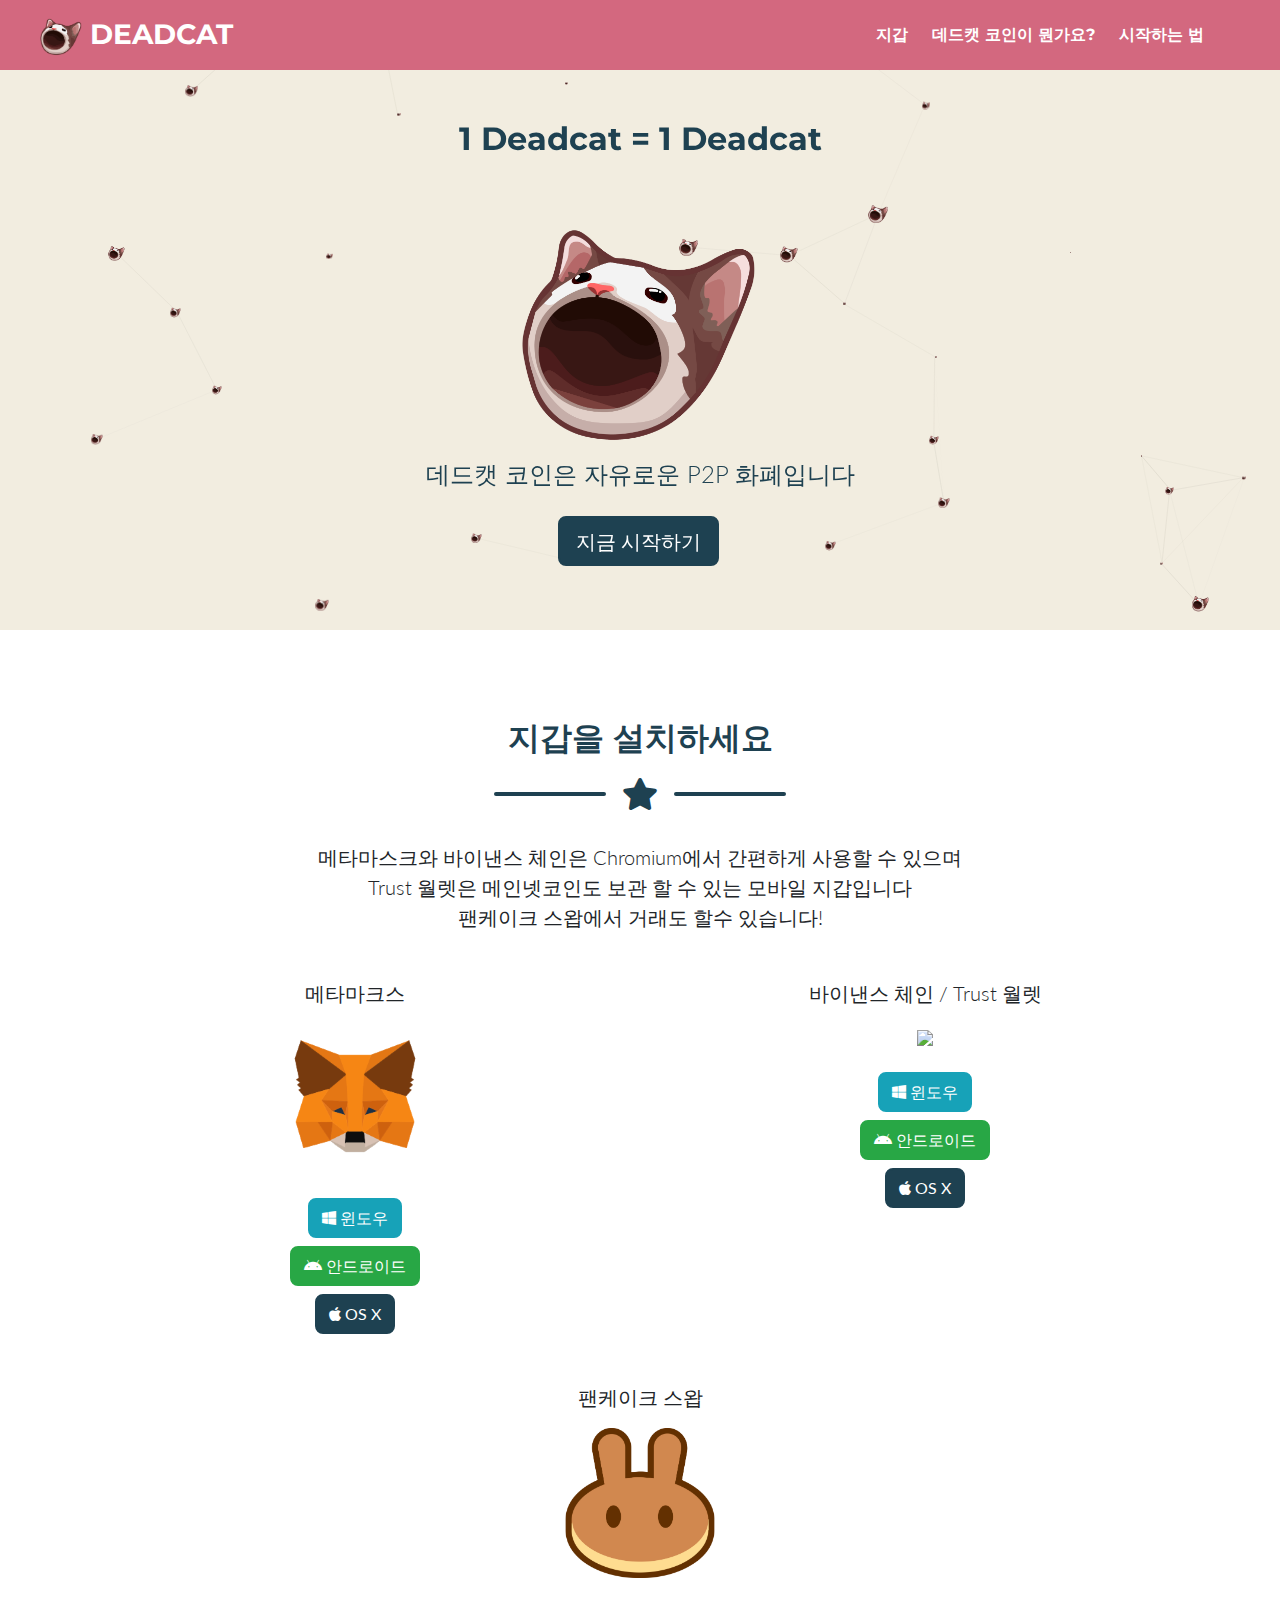
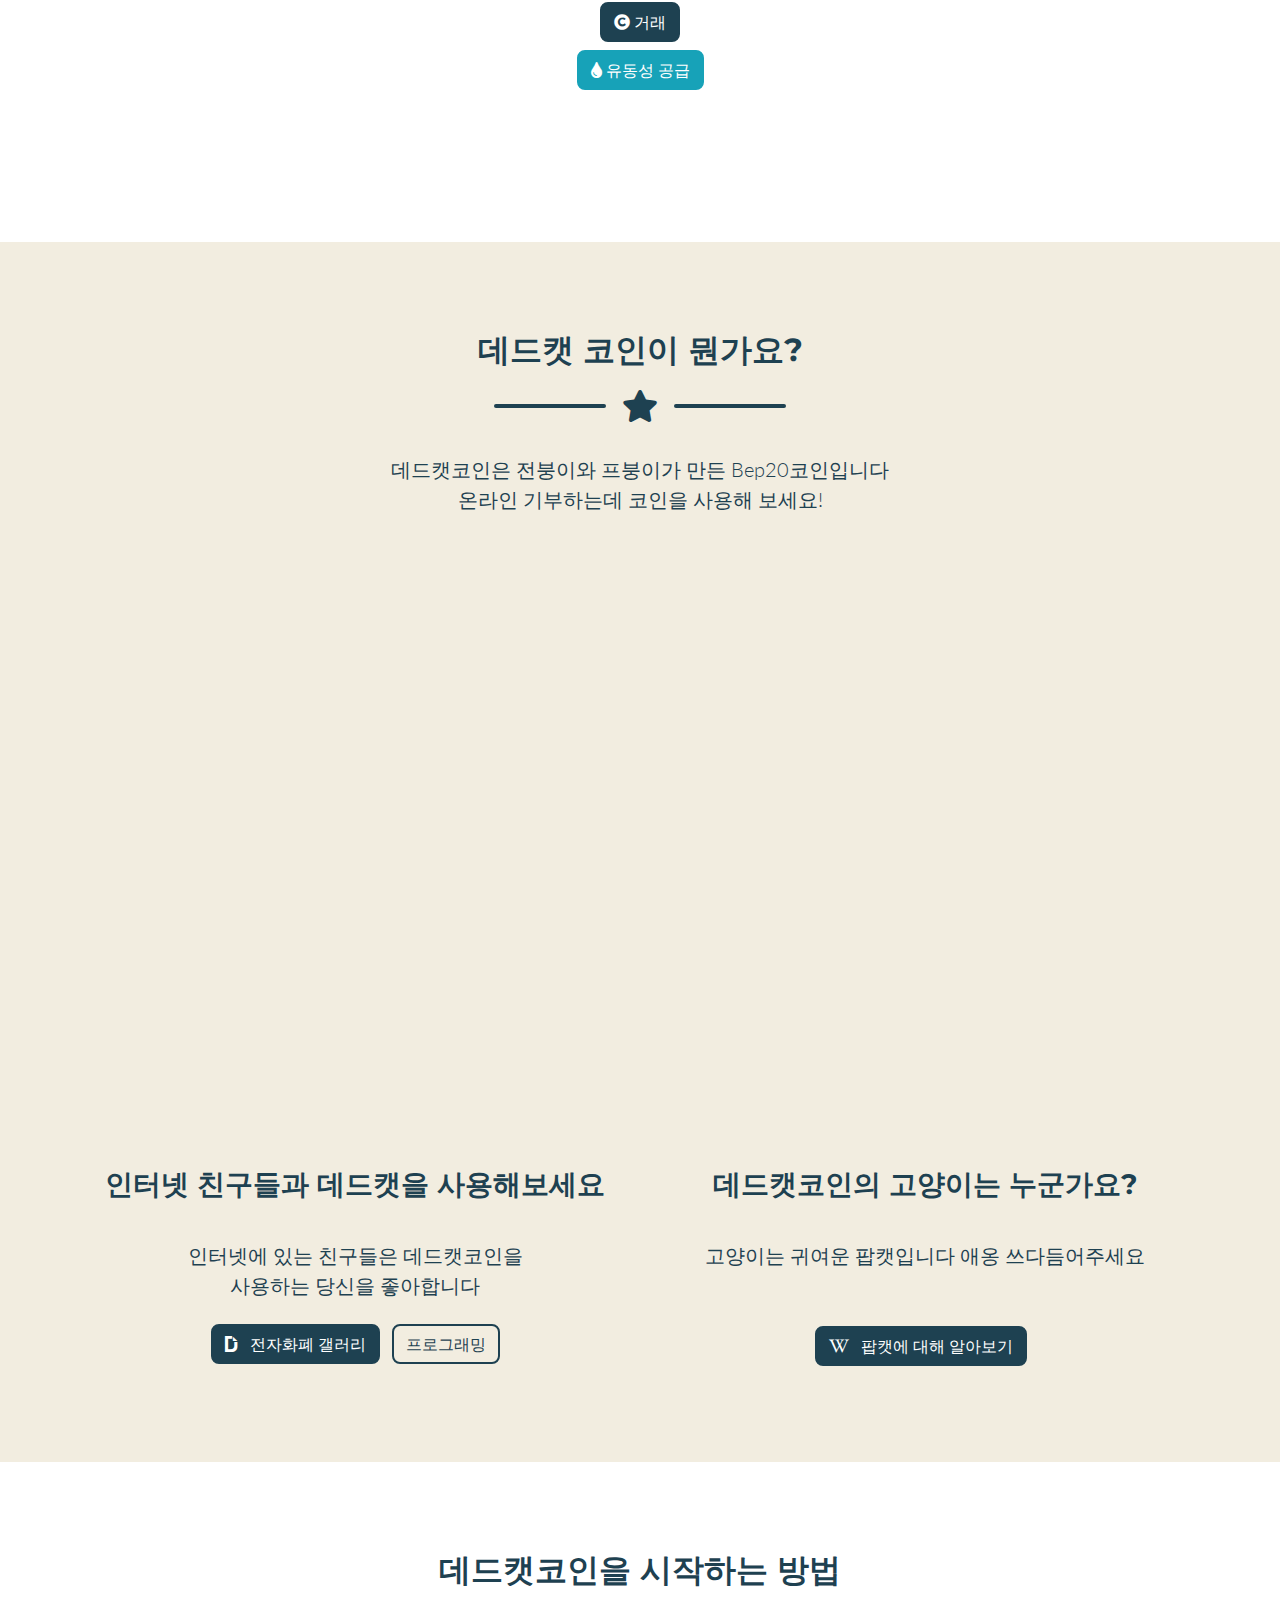
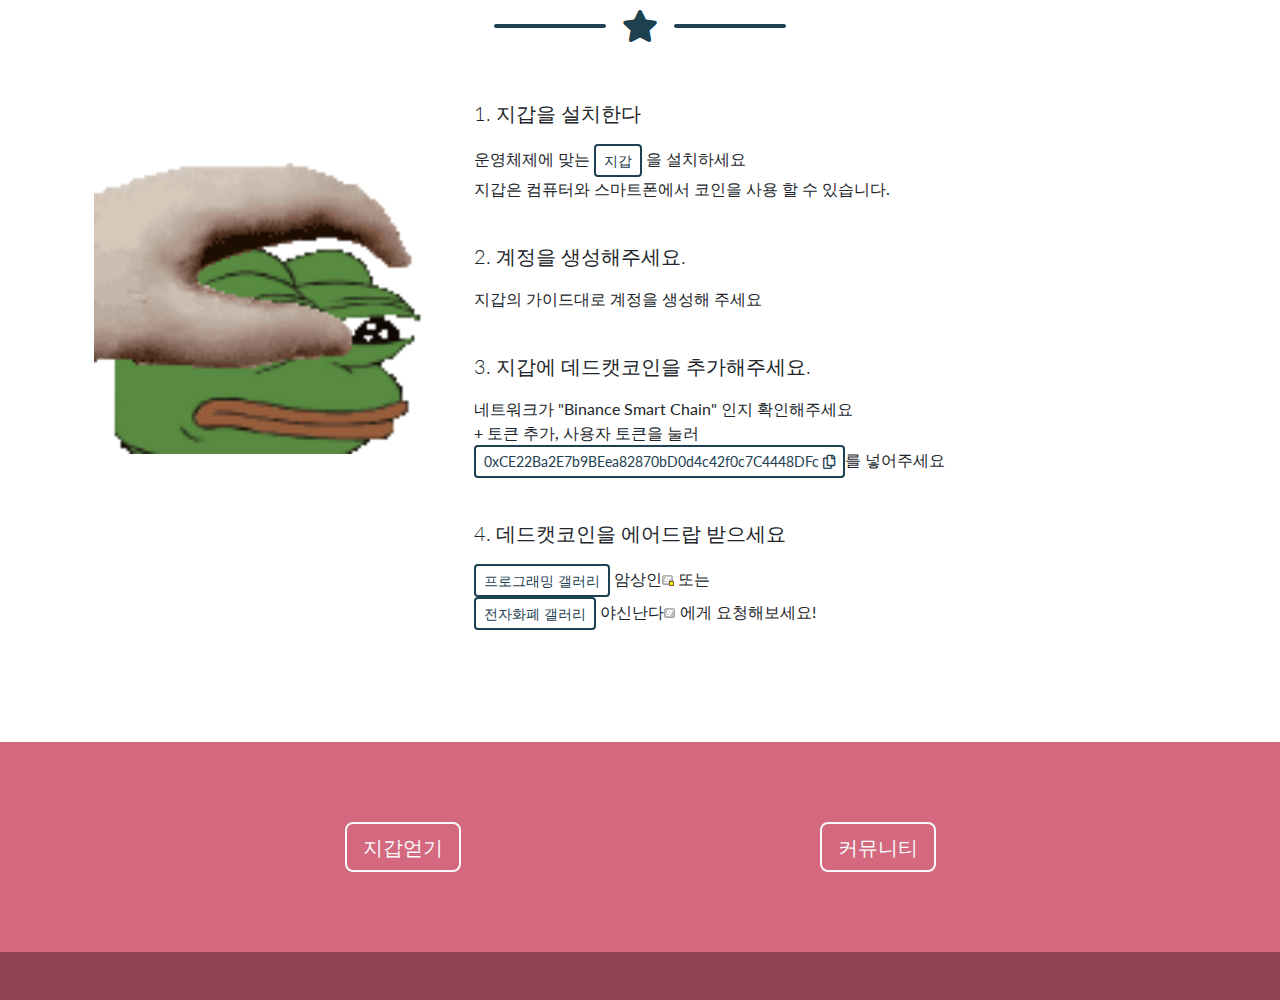
==== commit bfae7657: "a" ====
--- a/index.html
+++ b/index.html
@@ -227,7 +227,7 @@
                     <p class="lead">3. 지갑에 데드캣코인을 추가해주세요.</p>
                      <p>
                          네트워크가 "Binance Smart Chain" 인지 확인해주세요<br>
-                         + 토큰 추가, 사용자 토큰을 눌러 계약주소에 <br><a class="btn btn-sm btn-outline-secondary" target="_blank" onclick="copy()">0xCE22Ba2E7b9BEea82870bD0d4c42f0c7C4448DFc  <span class="far fa-copy"></span></a>를 넣어주세요<br><br>
+                         + 토큰 추가, 사용자 토큰을 눌러 <br><a class="btn btn-sm btn-outline-secondary" target="_blank" onclick="copy()">0xCE22Ba2E7b9BEea82870bD0d4c42f0c7C4448DFc  <span class="far fa-copy"></span></a>를 넣어주세요<br><br>
 
                             <script>
                             function copyToClipboard(val) {
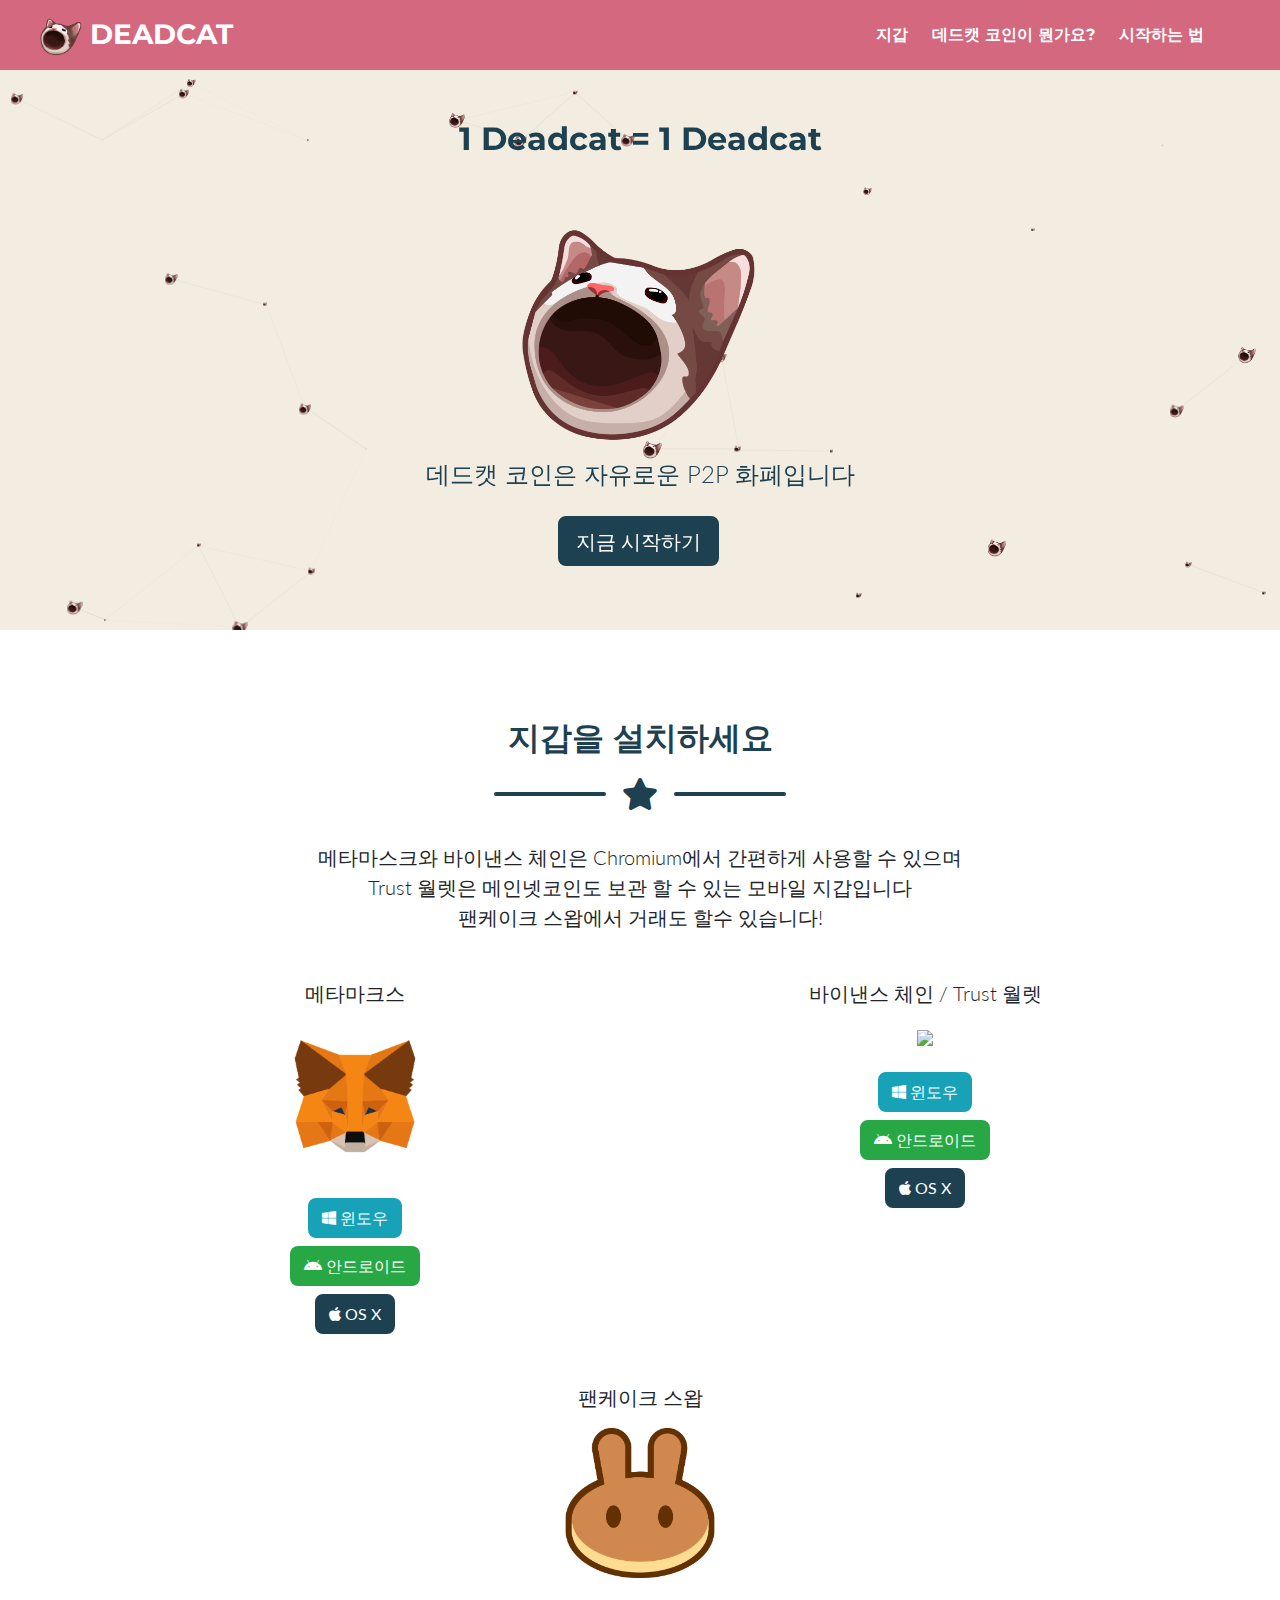
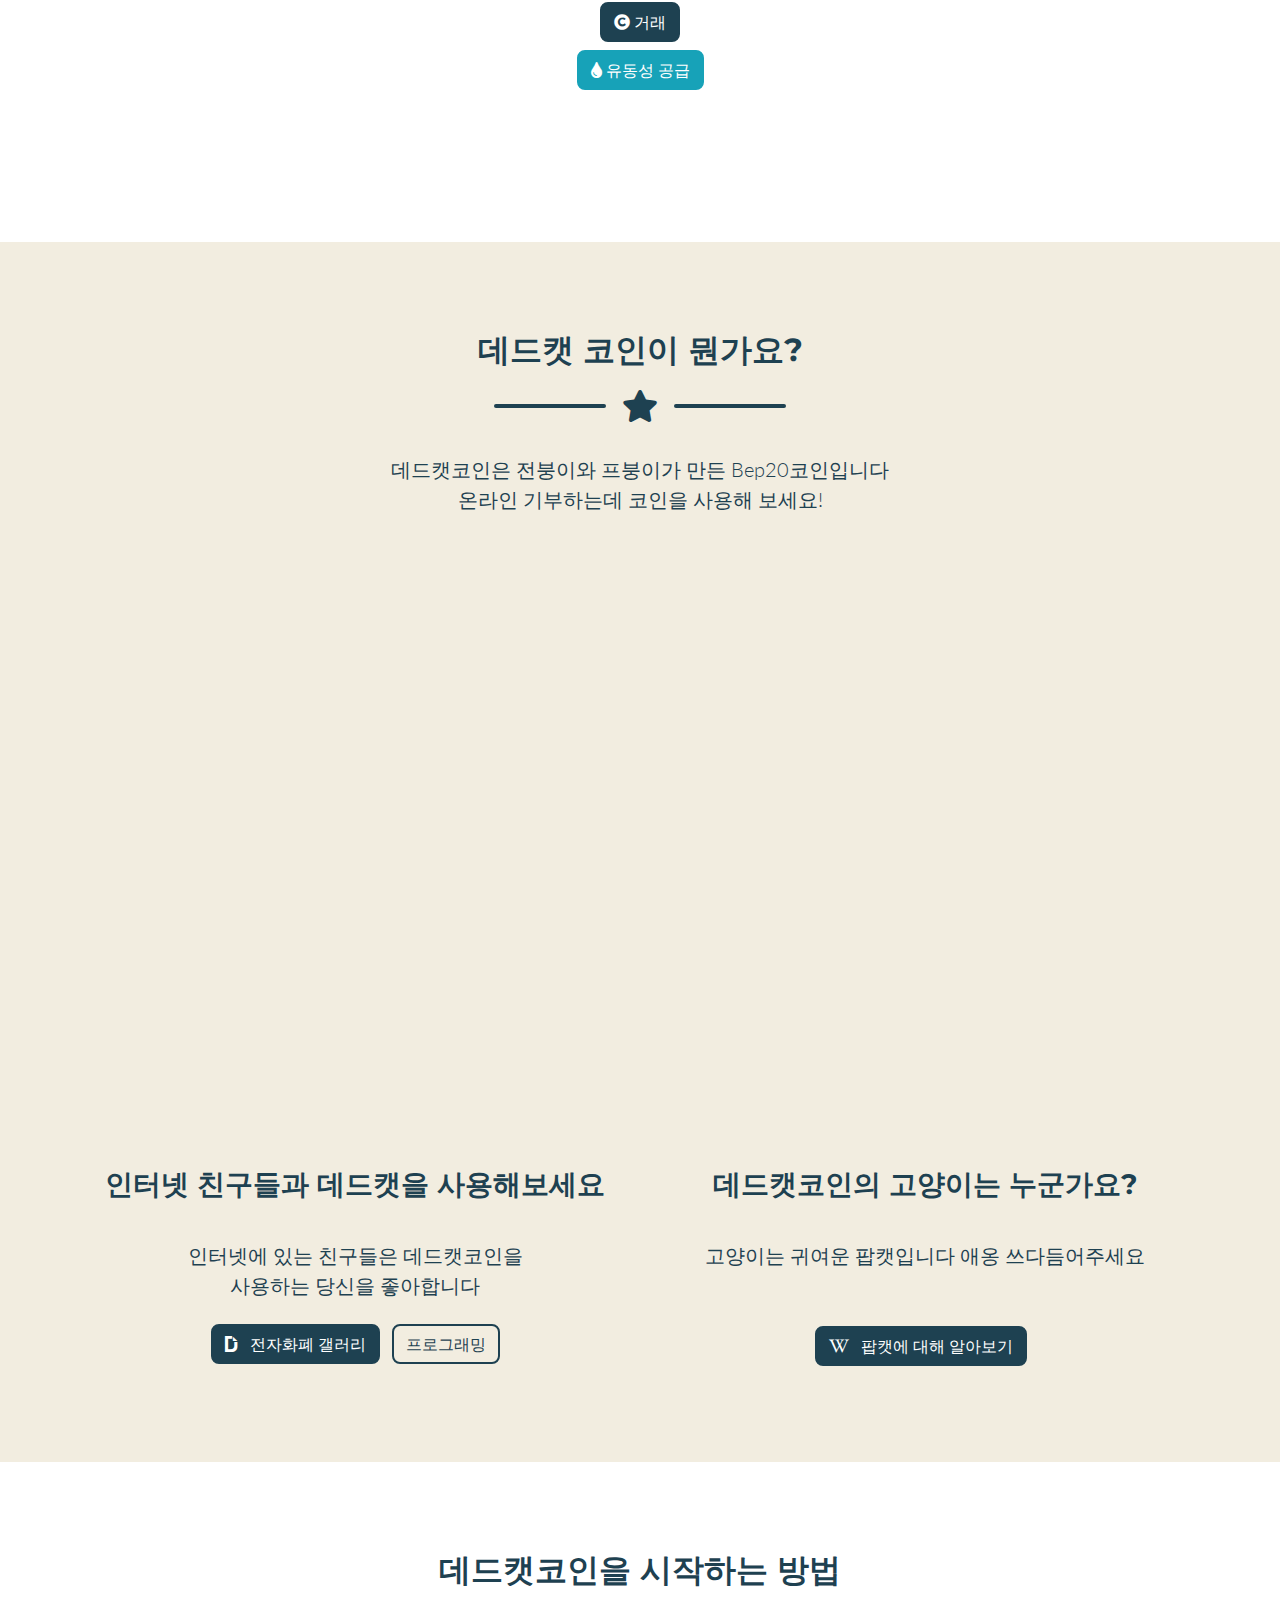
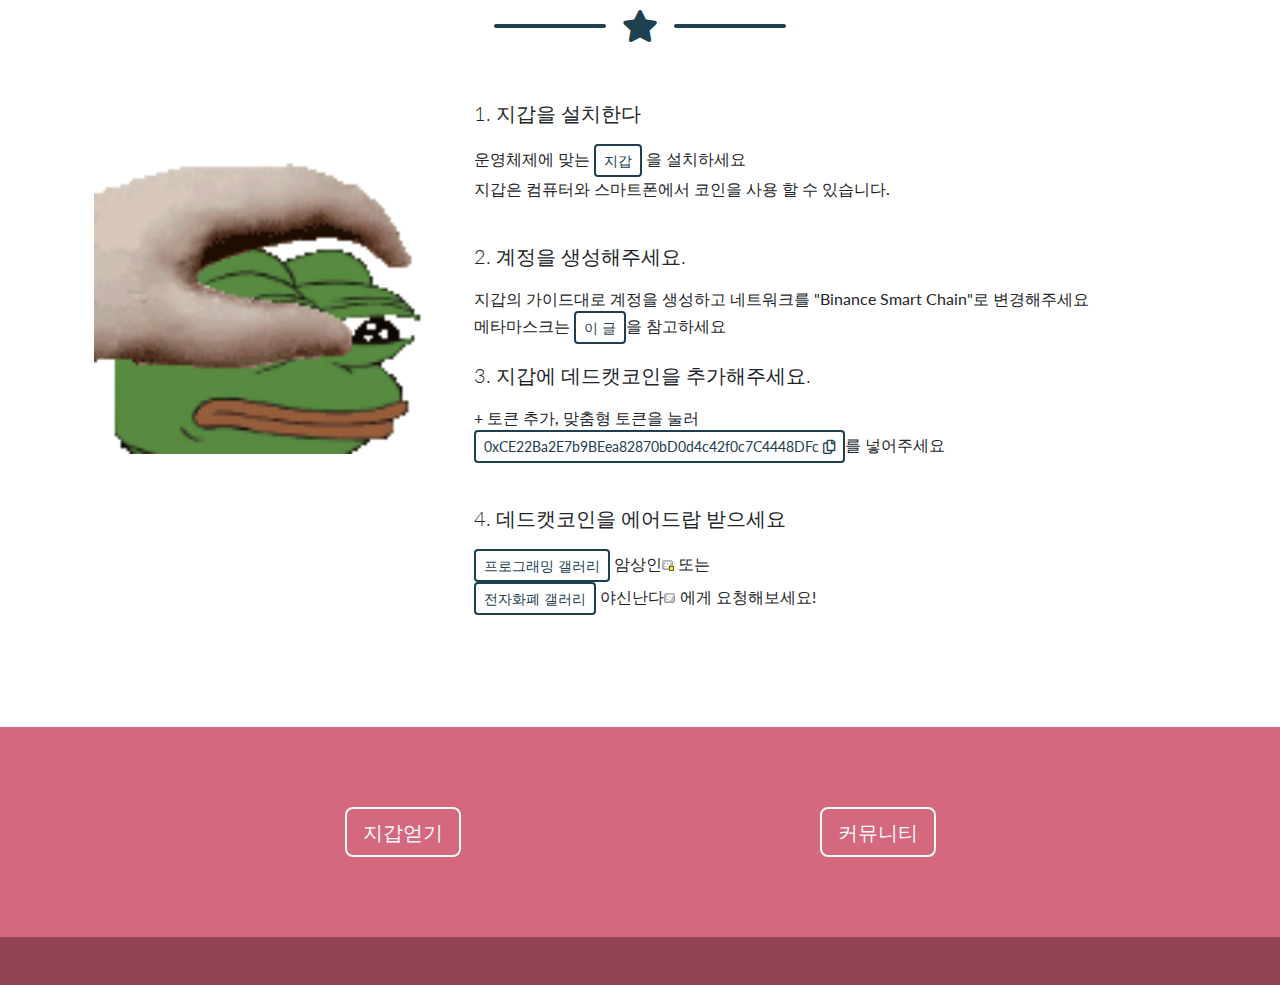
==== commit 9fab743a: "a" ====
--- a/index.html
+++ b/index.html
@@ -222,12 +222,14 @@
                      지갑은 컴퓨터와 스마트폰에서 코인을 사용 할 수 있습니다.<br><br></p>
                      <p class="lead">2. 계정을 생성해주세요.</p>
                      <p>
-                         지갑의 가이드대로 계정을 생성해 주세요<br><br>
+                         지갑의 가이드대로 계정을 생성하고
+                         네트워크를 "Binance Smart Chain"로 변경해주세요 <br>
+                         메타마스크는 <a class="btn btn-sm btn-outline-secondary js-scroll-trigger" href="https://skuld2000.tistory.com/175">이 글</a>을 참고하세요<br>
                     </p>
                     <p class="lead">3. 지갑에 데드캣코인을 추가해주세요.</p>
                      <p>
-                         네트워크가 "Binance Smart Chain" 인지 확인해주세요<br>
-                         + 토큰 추가, 사용자 토큰을 눌러 <br><a class="btn btn-sm btn-outline-secondary" target="_blank" onclick="copy()">0xCE22Ba2E7b9BEea82870bD0d4c42f0c7C4448DFc  <span class="far fa-copy"></span></a>를 넣어주세요<br><br>
+                         
+                         + 토큰 추가, 맞춤형 토큰을 눌러 <br><a class="btn btn-sm btn-outline-secondary" target="_blank" onclick="copy()">0xCE22Ba2E7b9BEea82870bD0d4c42f0c7C4448DFc  <span class="far fa-copy"></span></a>를 넣어주세요<br><br>
 
                             <script>
                             function copyToClipboard(val) {
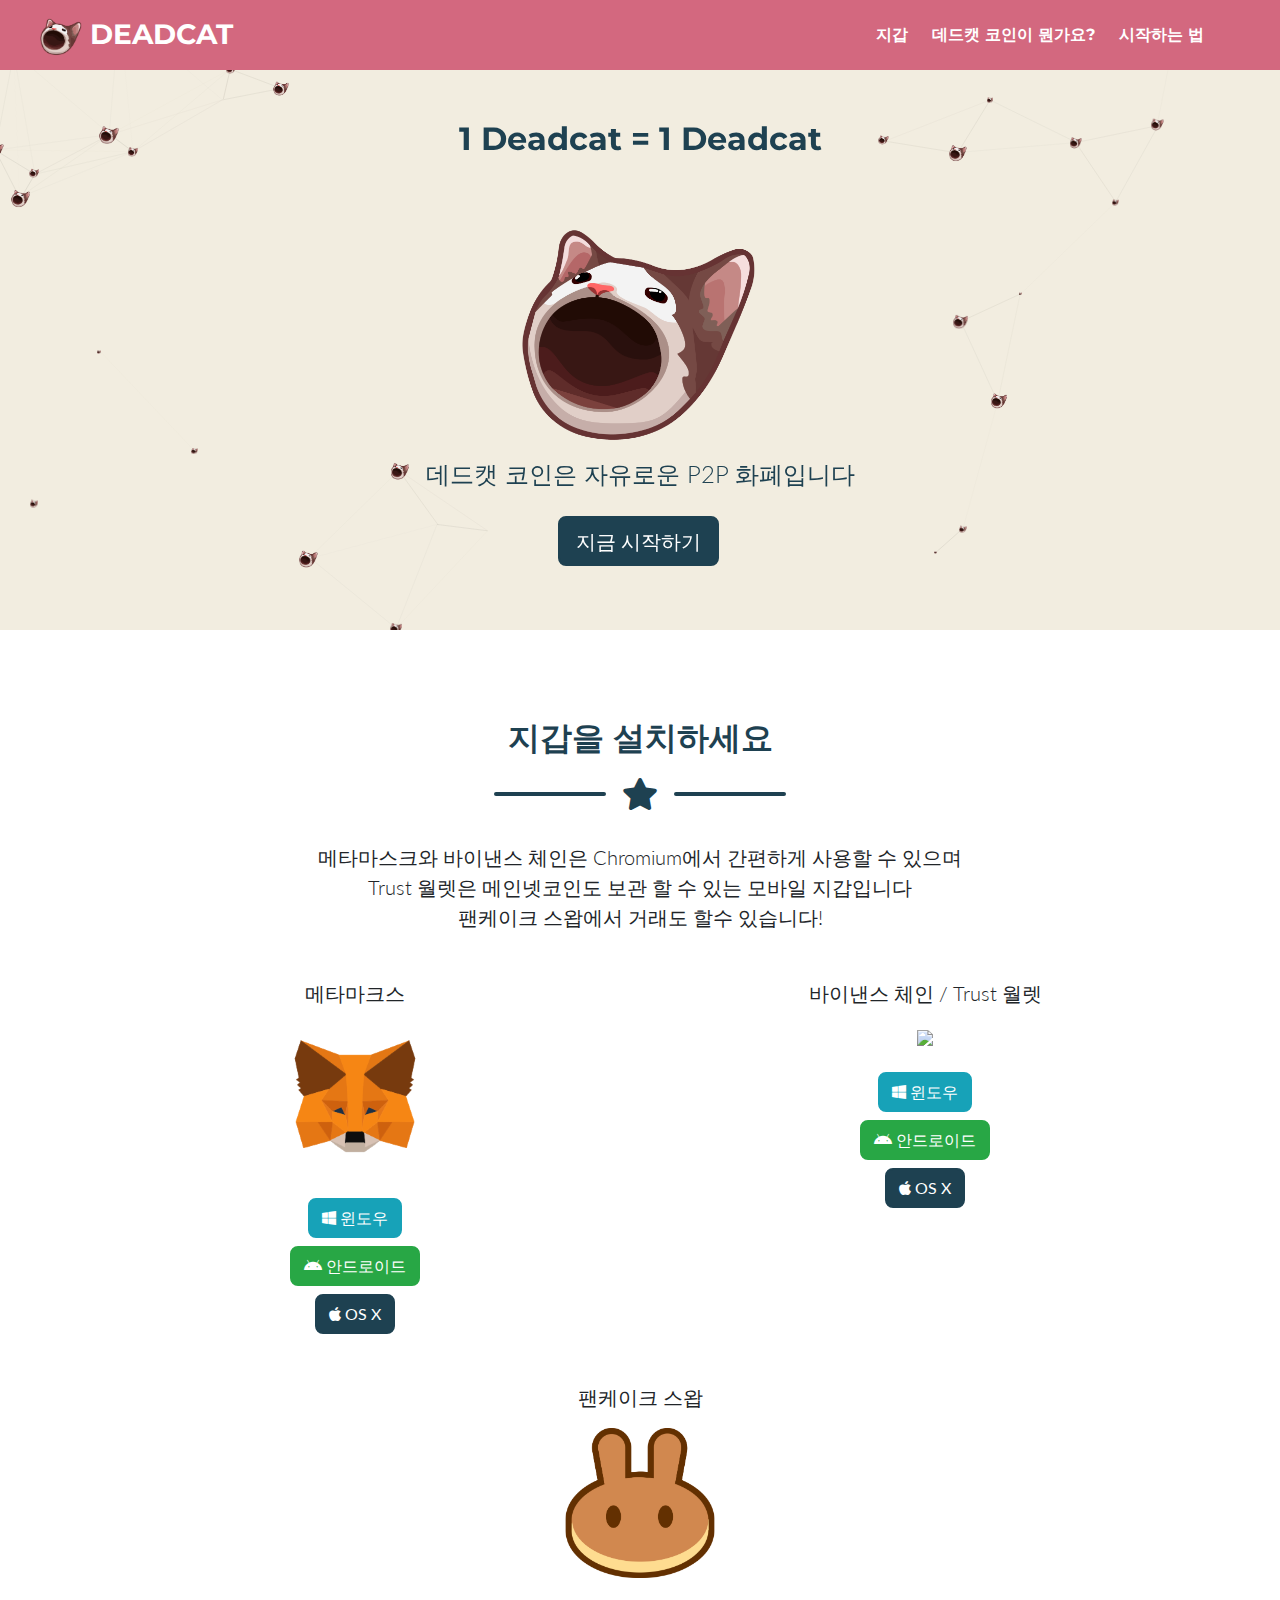
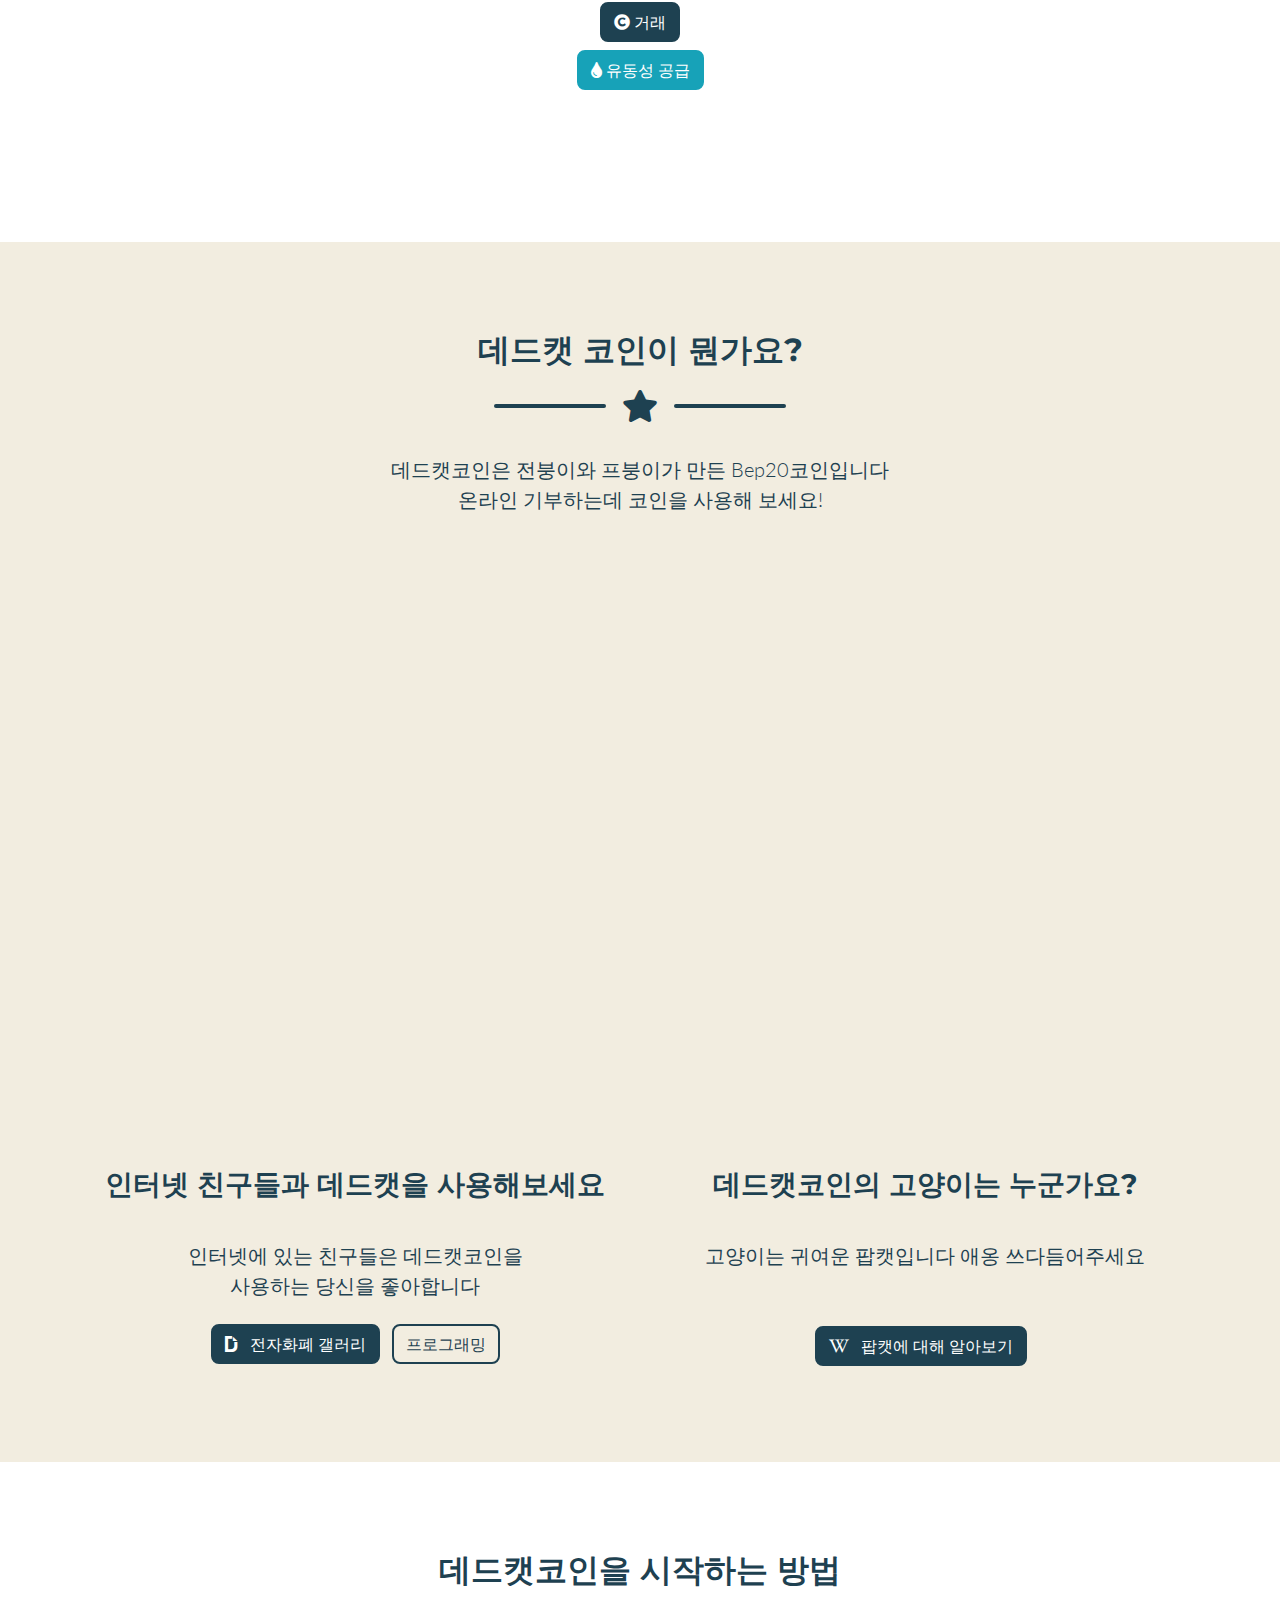
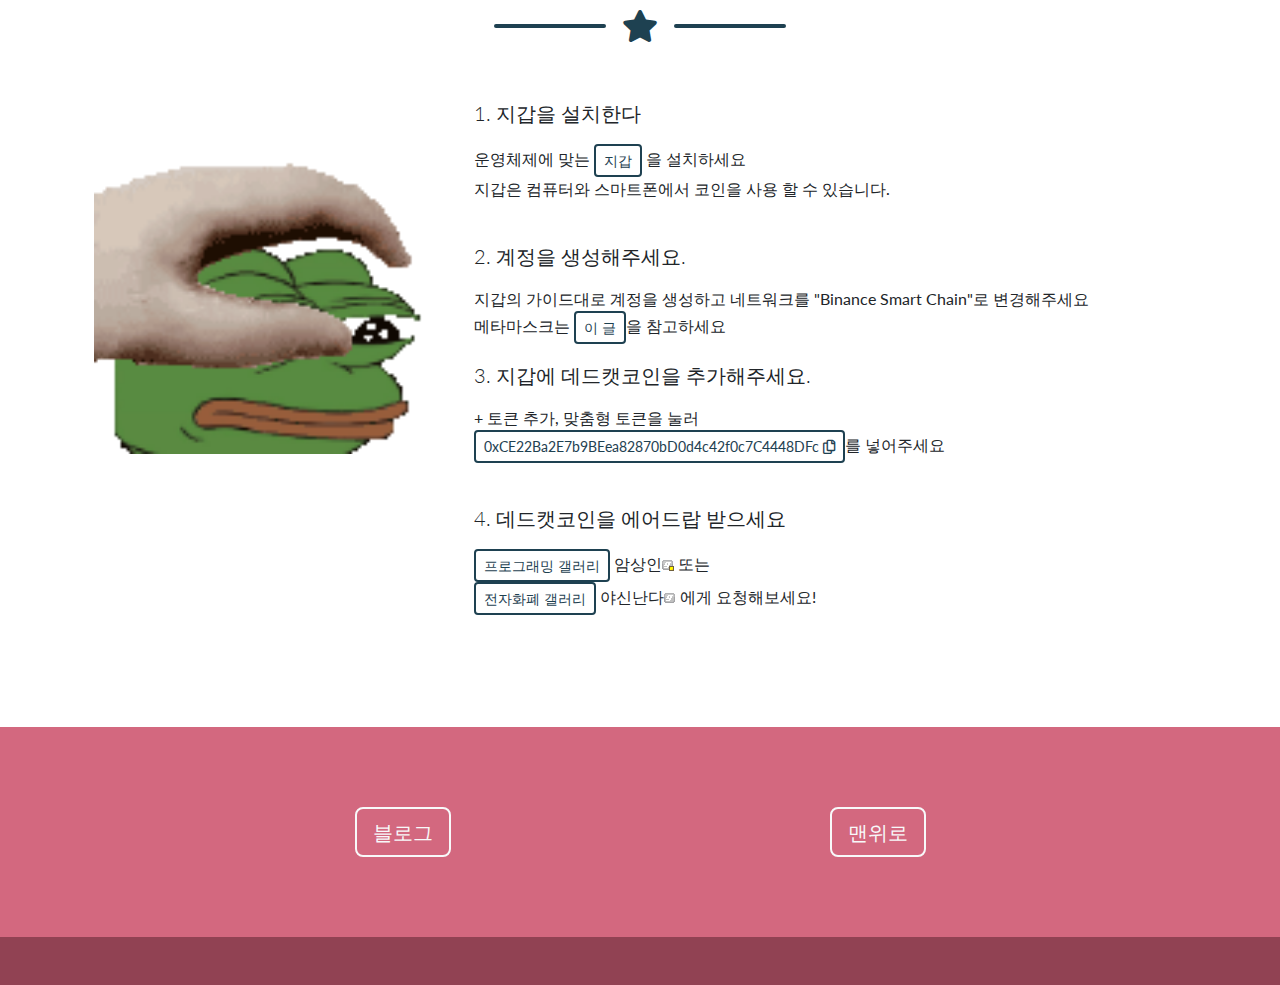
==== commit de1ea38d: "a" ====
--- a/index.html
+++ b/index.html
@@ -52,7 +52,7 @@
         </div>
     </nav>
     <!-- Masthead-->
-    <header class="masthead bg-primary text-white text-center" style="position:relative;">
+    <header class="masthead bg-primary text-white text-center" style="position:relative;" id="top">
         <div id="particles" style="position:absolute;top:0;bottom:0;left:0;right:0;"></div>
         <div class="container d-flex align-items-center flex-column">
             <div class="row">
@@ -230,22 +230,6 @@
                      <p>
                          
                          + 토큰 추가, 맞춤형 토큰을 눌러 <br><a class="btn btn-sm btn-outline-secondary" target="_blank" onclick="copy()">0xCE22Ba2E7b9BEea82870bD0d4c42f0c7C4448DFc  <span class="far fa-copy"></span></a>를 넣어주세요<br><br>
-
-                            <script>
-                            function copyToClipboard(val) {
-                            const t = document.createElement("textarea");
-                            document.body.appendChild(t);
-                            t.value = val;
-                            t.select();
-                            document.execCommand('copy');
-                            document.body.removeChild(t);
-                            }
-                            function copy() {
-                            copyToClipboard('0xCE22Ba2E7b9BEea82870bD0d4c42f0c7C4448DFc');
-                            console.log('Copied!');
-                            }
-                            </script>
-
                     </p>
                      <p class="lead">4. 데드캣코인을 에어드랍 받으세요</p>
                      <p>
@@ -265,10 +249,10 @@
             <div class="row">
                 <!-- Footer Location-->
                 <div class="col-lg-7 mb-5 mb-lg-0">
-                    <a href="#wallets" class="btn btn-lg btn-outline-light js-scroll-trigger">지갑얻기</a>
-                </div>
-                <div class="col-lg-3">
-                    <a href="https://gall.dcinside.com/mgallery/board/lists/?id=electronicmoney" target="_blank" class="btn btn-lg btn-outline-light ">커뮤니티</a>
+                    <a href="https://deadcat.medium.com/" target="_blank" class="btn btn-lg btn-outline-light "> 블로그 </a>
+                </div>
+                <div class="col-lg-3 ">
+                    <a href="#top" class="btn btn-lg btn-outline-light js-scroll-trigger">맨위로</a>
                 </div>
                 <!-- Footer Social Icons-->
                 <!-- <div class="col-lg-0 mb-5 mb-lg-0">
@@ -298,5 +282,6 @@
     <script src="js/particles.min.js"></script>
     <!-- Core theme JS-->
     <script src="js/scripts.js"></script>
+    <script src="js/deadcat.js"></script>
 </body>
 </html>
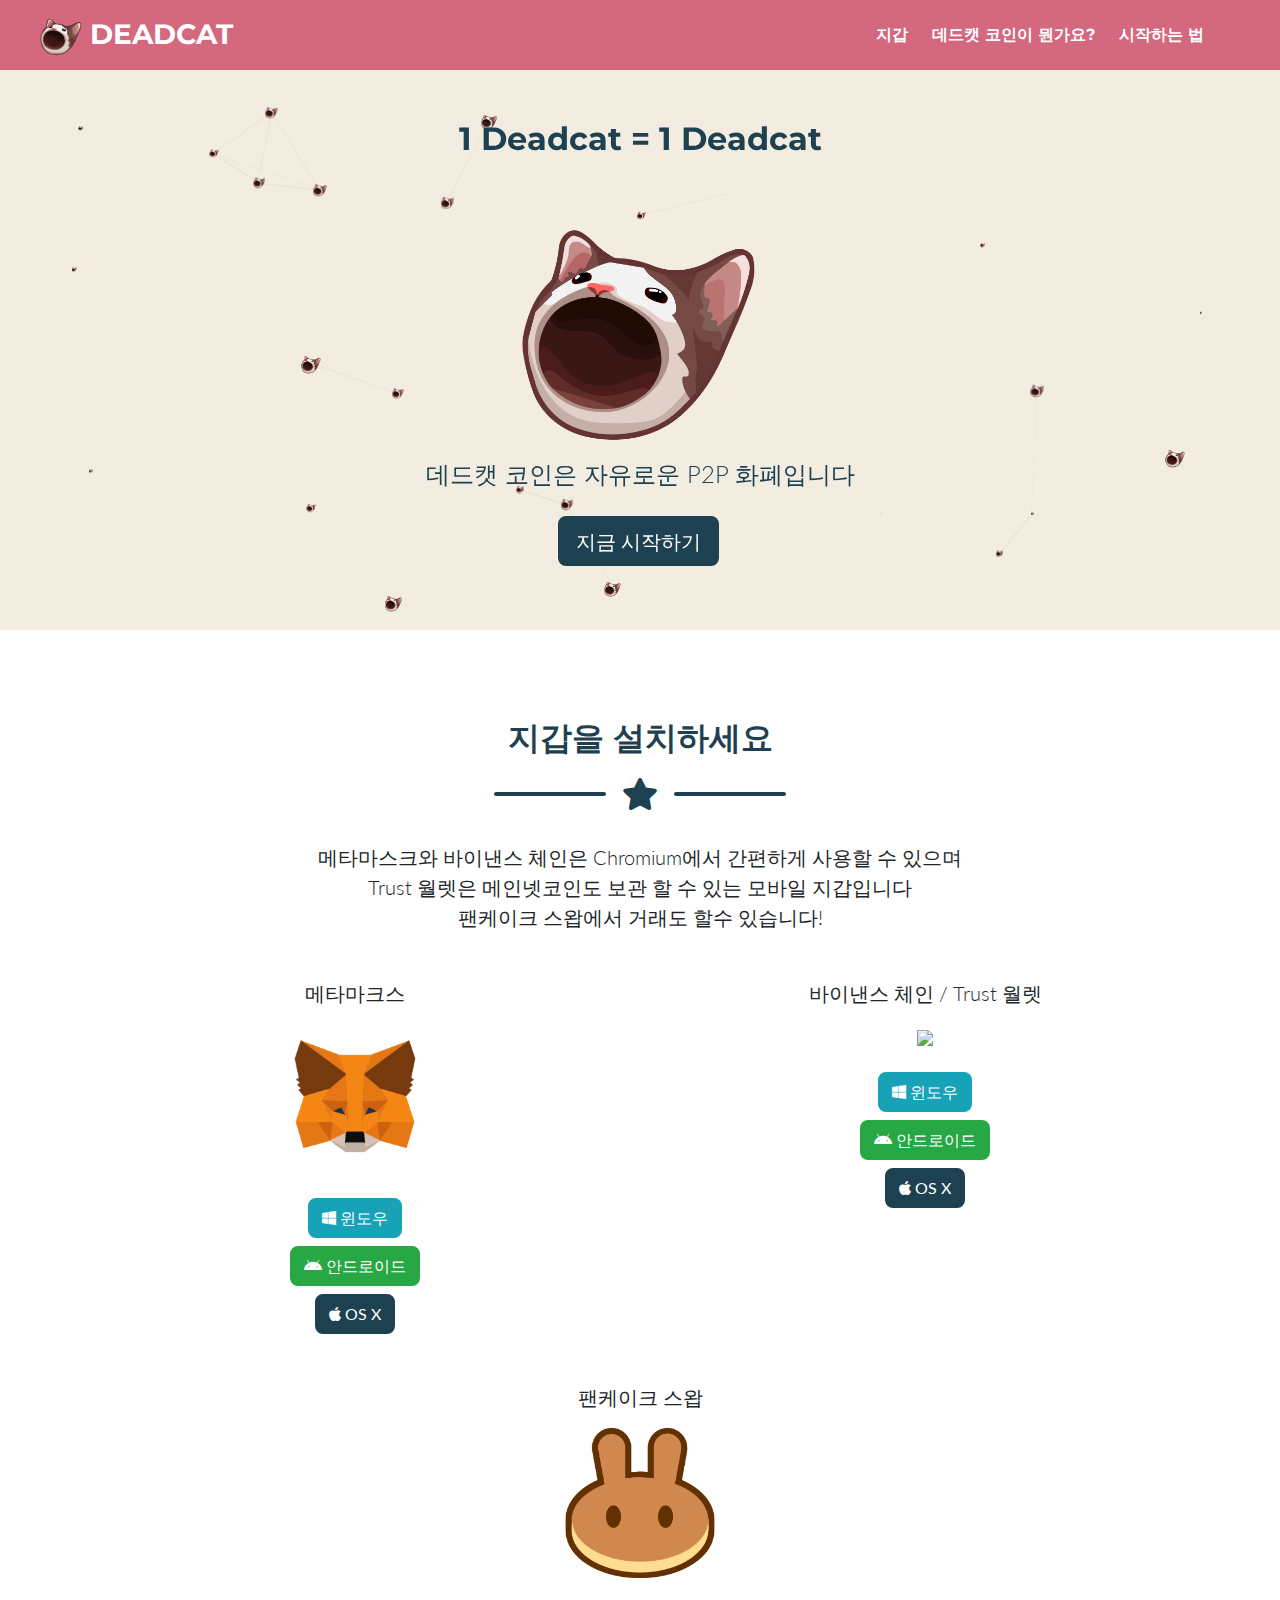
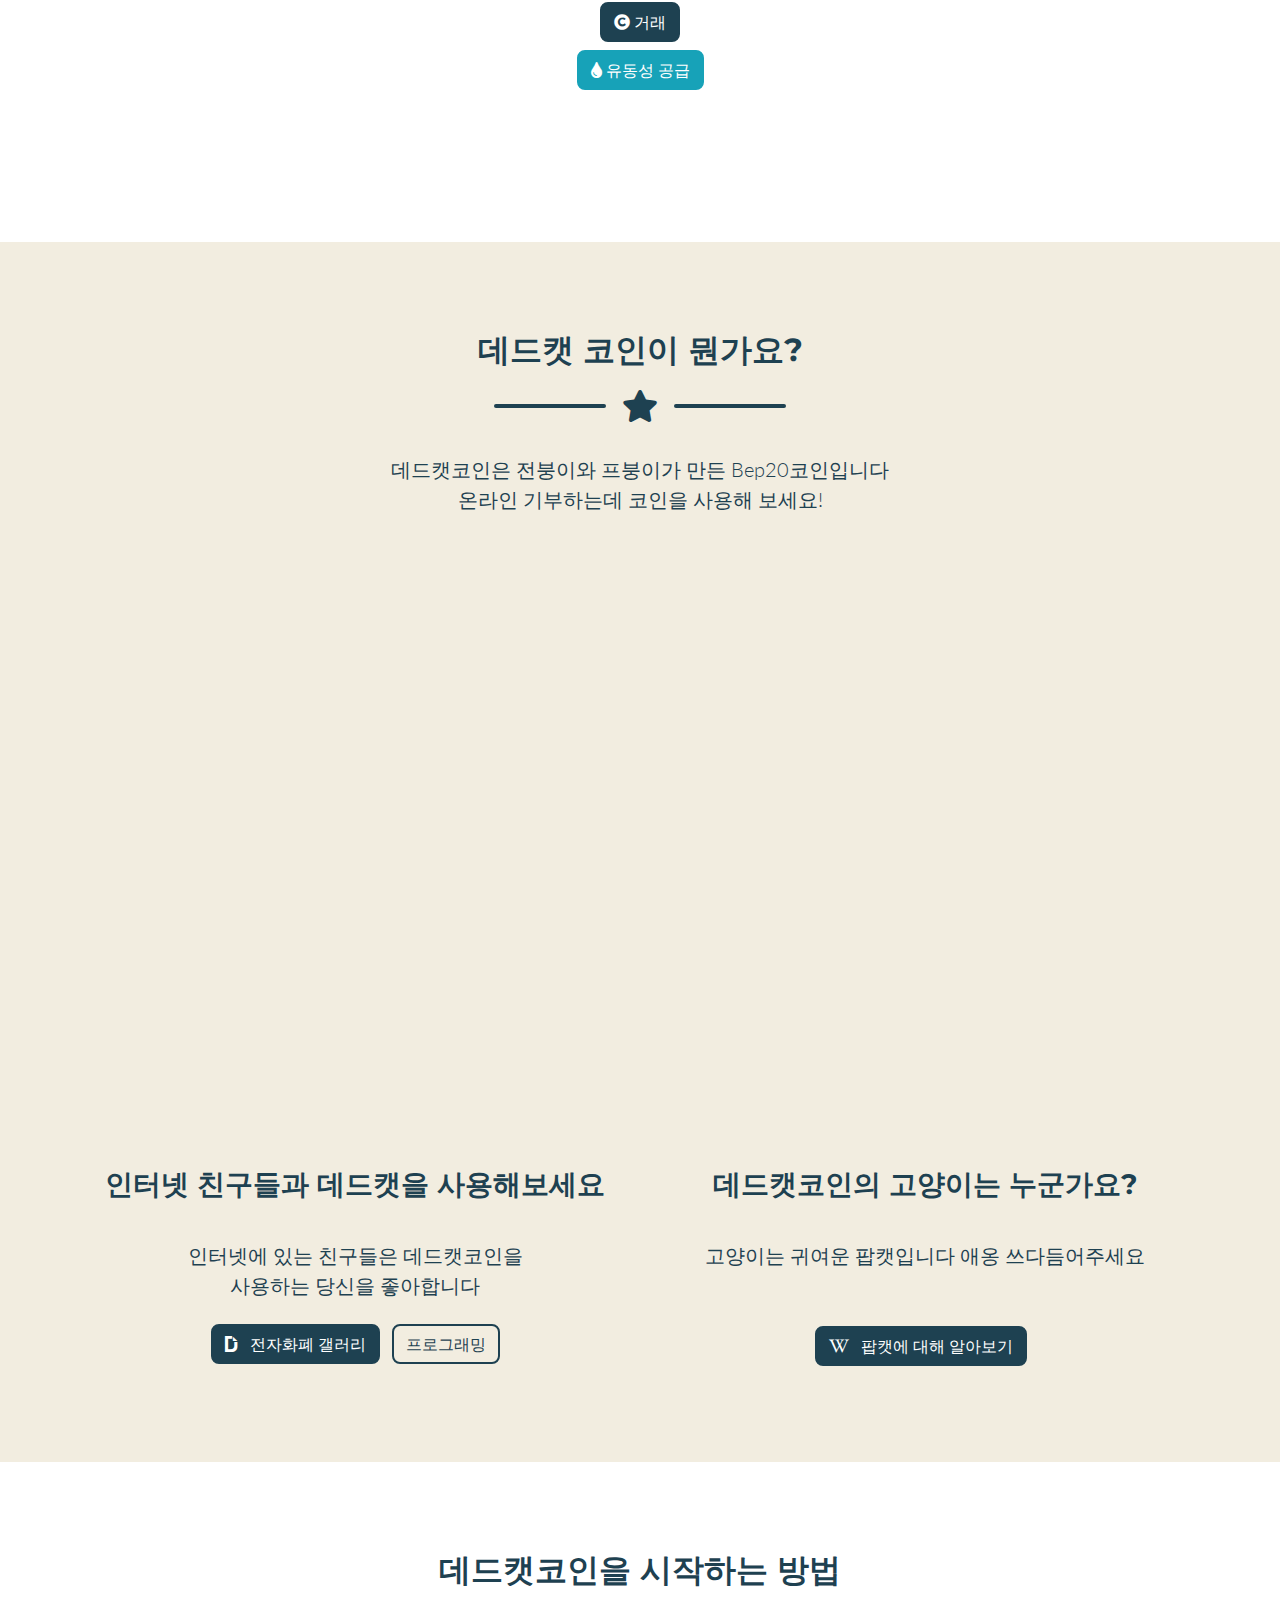
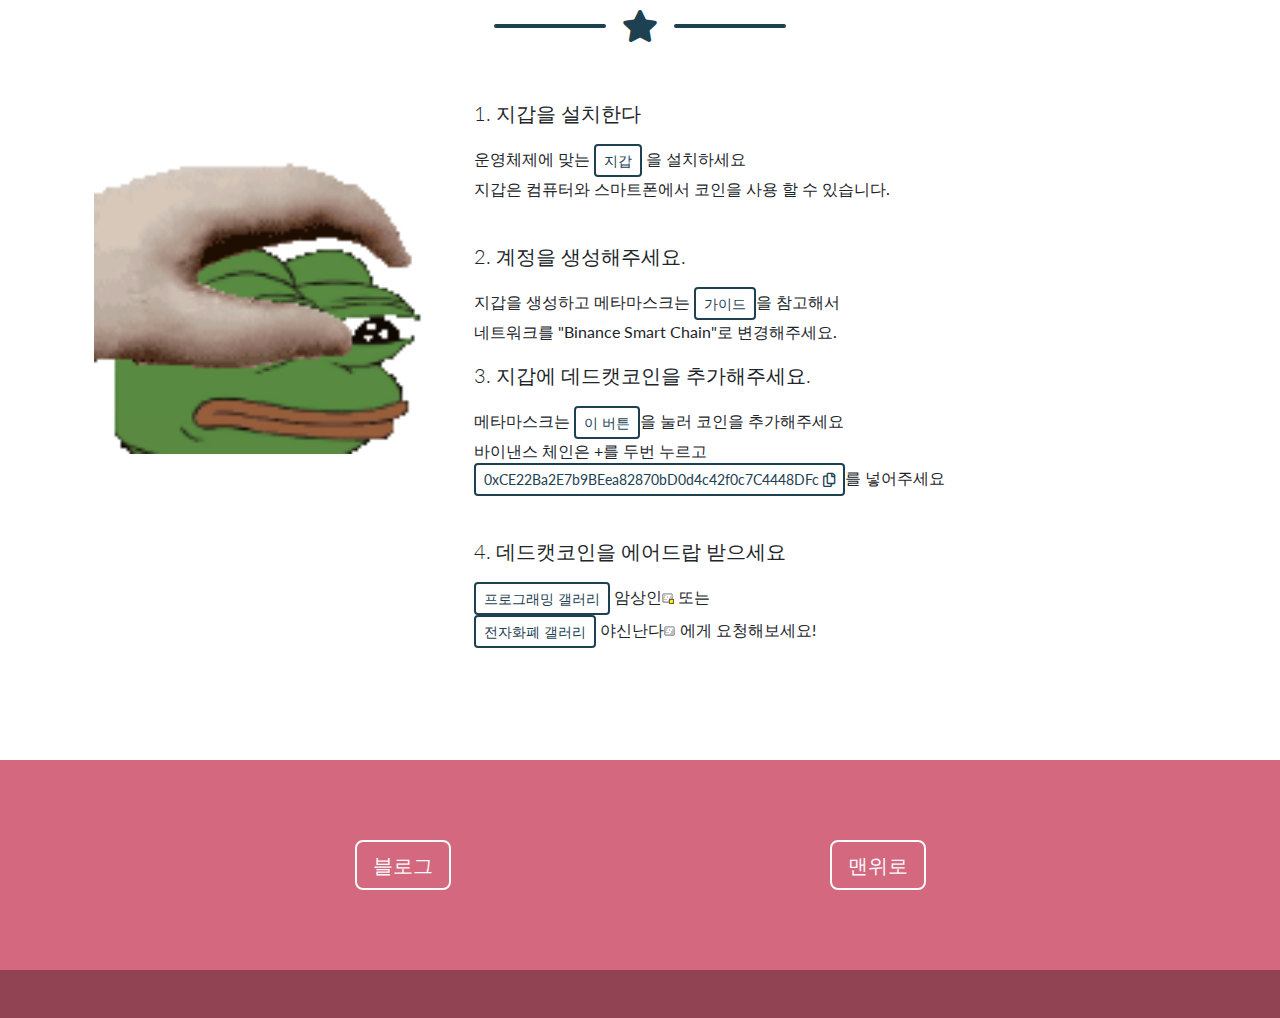
==== commit 20fa7362: "a" ====
--- a/index.html
+++ b/index.html
@@ -222,14 +222,16 @@
                      지갑은 컴퓨터와 스마트폰에서 코인을 사용 할 수 있습니다.<br><br></p>
                      <p class="lead">2. 계정을 생성해주세요.</p>
                      <p>
-                         지갑의 가이드대로 계정을 생성하고
-                         네트워크를 "Binance Smart Chain"로 변경해주세요 <br>
-                         메타마스크는 <a class="btn btn-sm btn-outline-secondary js-scroll-trigger" href="https://skuld2000.tistory.com/175">이 글</a>을 참고하세요<br>
+                        지갑을 생성하고
+                        메타마스크는 <a class="btn btn-sm btn-outline-secondary js-scroll-trigger" href="https://skuld2000.tistory.com/175">가이드</a>을 참고해서<br>
+                        네트워크를 "Binance Smart Chain"로 변경해주세요. <br>
+                         
                     </p>
                     <p class="lead">3. 지갑에 데드캣코인을 추가해주세요.</p>
                      <p>
-                         
-                         + 토큰 추가, 맞춤형 토큰을 눌러 <br><a class="btn btn-sm btn-outline-secondary" target="_blank" onclick="copy()">0xCE22Ba2E7b9BEea82870bD0d4c42f0c7C4448DFc  <span class="far fa-copy"></span></a>를 넣어주세요<br><br>
+                         메타마스크는 
+                        <a class="btn btn-sm btn-outline-secondary" target="_blank" href="https://bit.ly/3dQJ6Bd">이 버튼</a>을 눌러 코인을 추가해주세요<br>
+                         바이낸스 체인은 +를 두번 누르고 <br><a class="btn btn-sm btn-outline-secondary" target="_blank" onclick="copy()">0xCE22Ba2E7b9BEea82870bD0d4c42f0c7C4448DFc  <span class="far fa-copy"></span></a>를 넣어주세요<br><br>
                     </p>
                      <p class="lead">4. 데드캣코인을 에어드랍 받으세요</p>
                      <p>
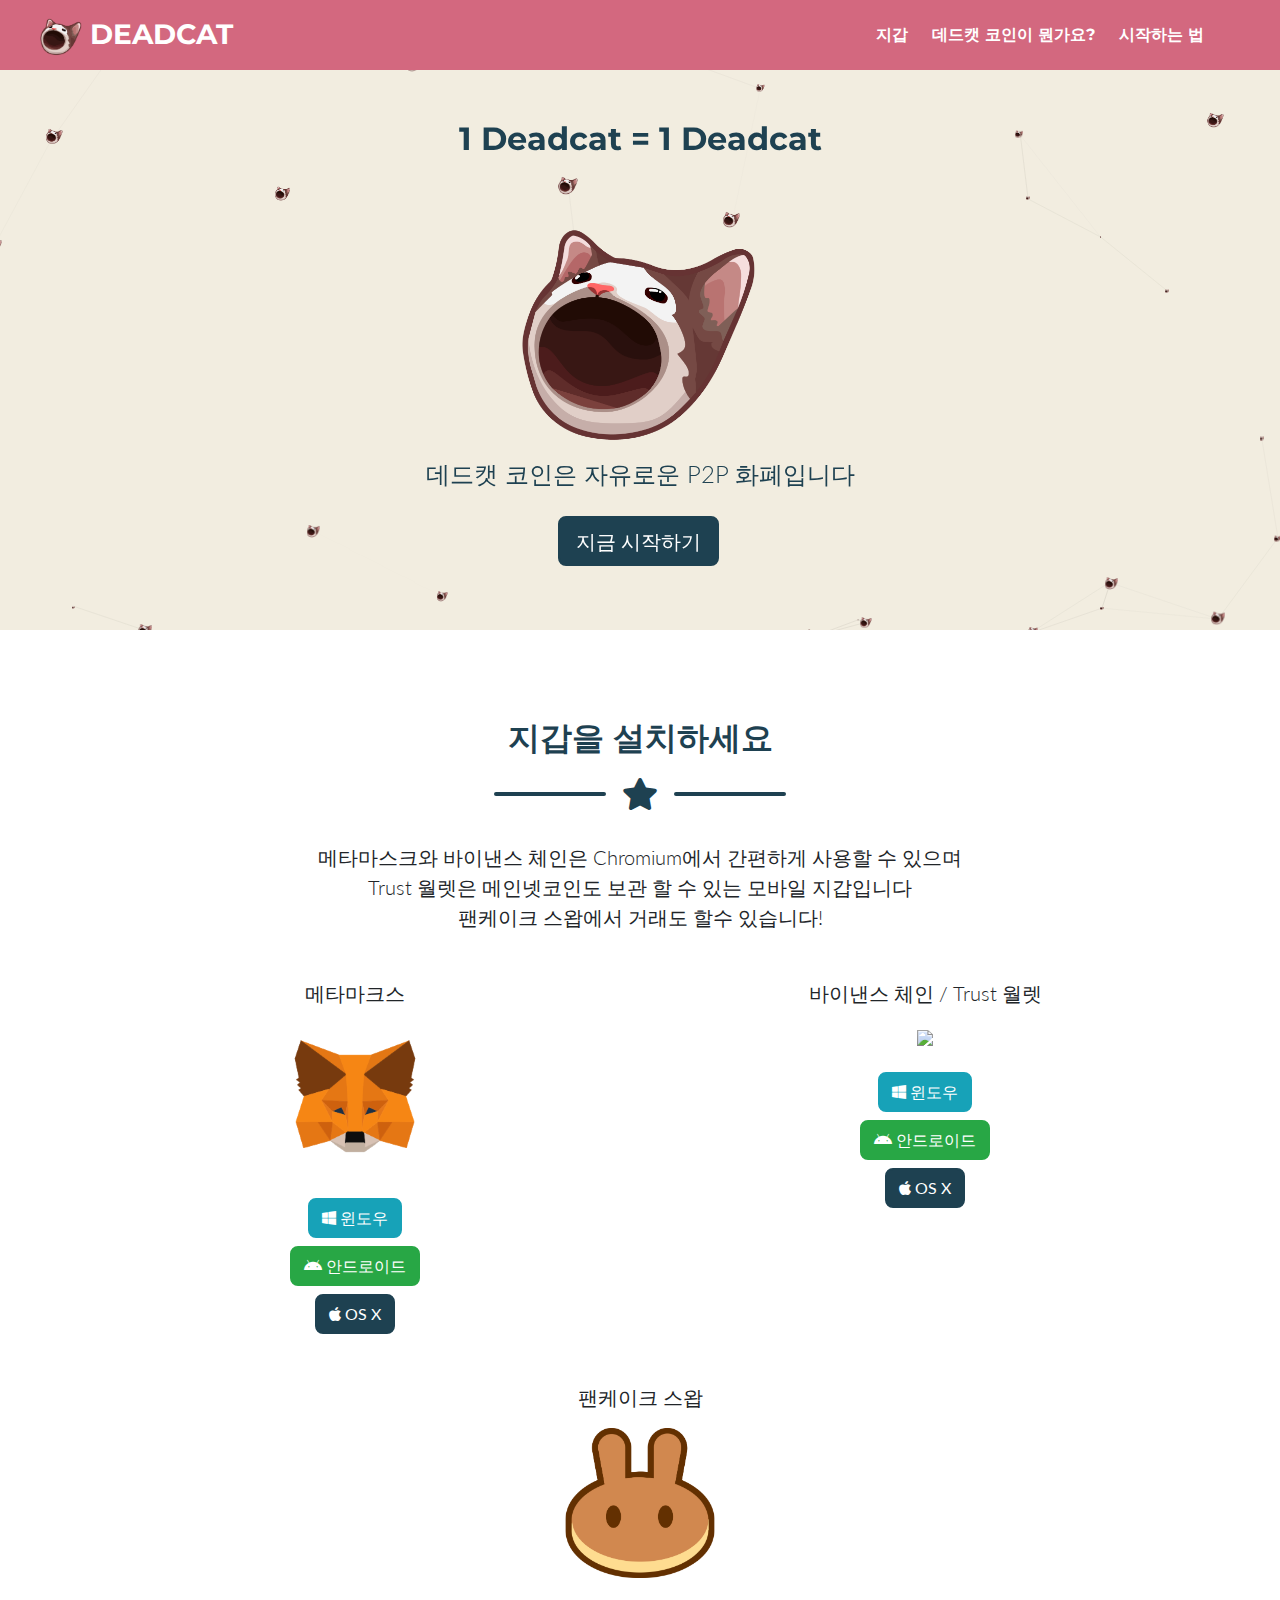
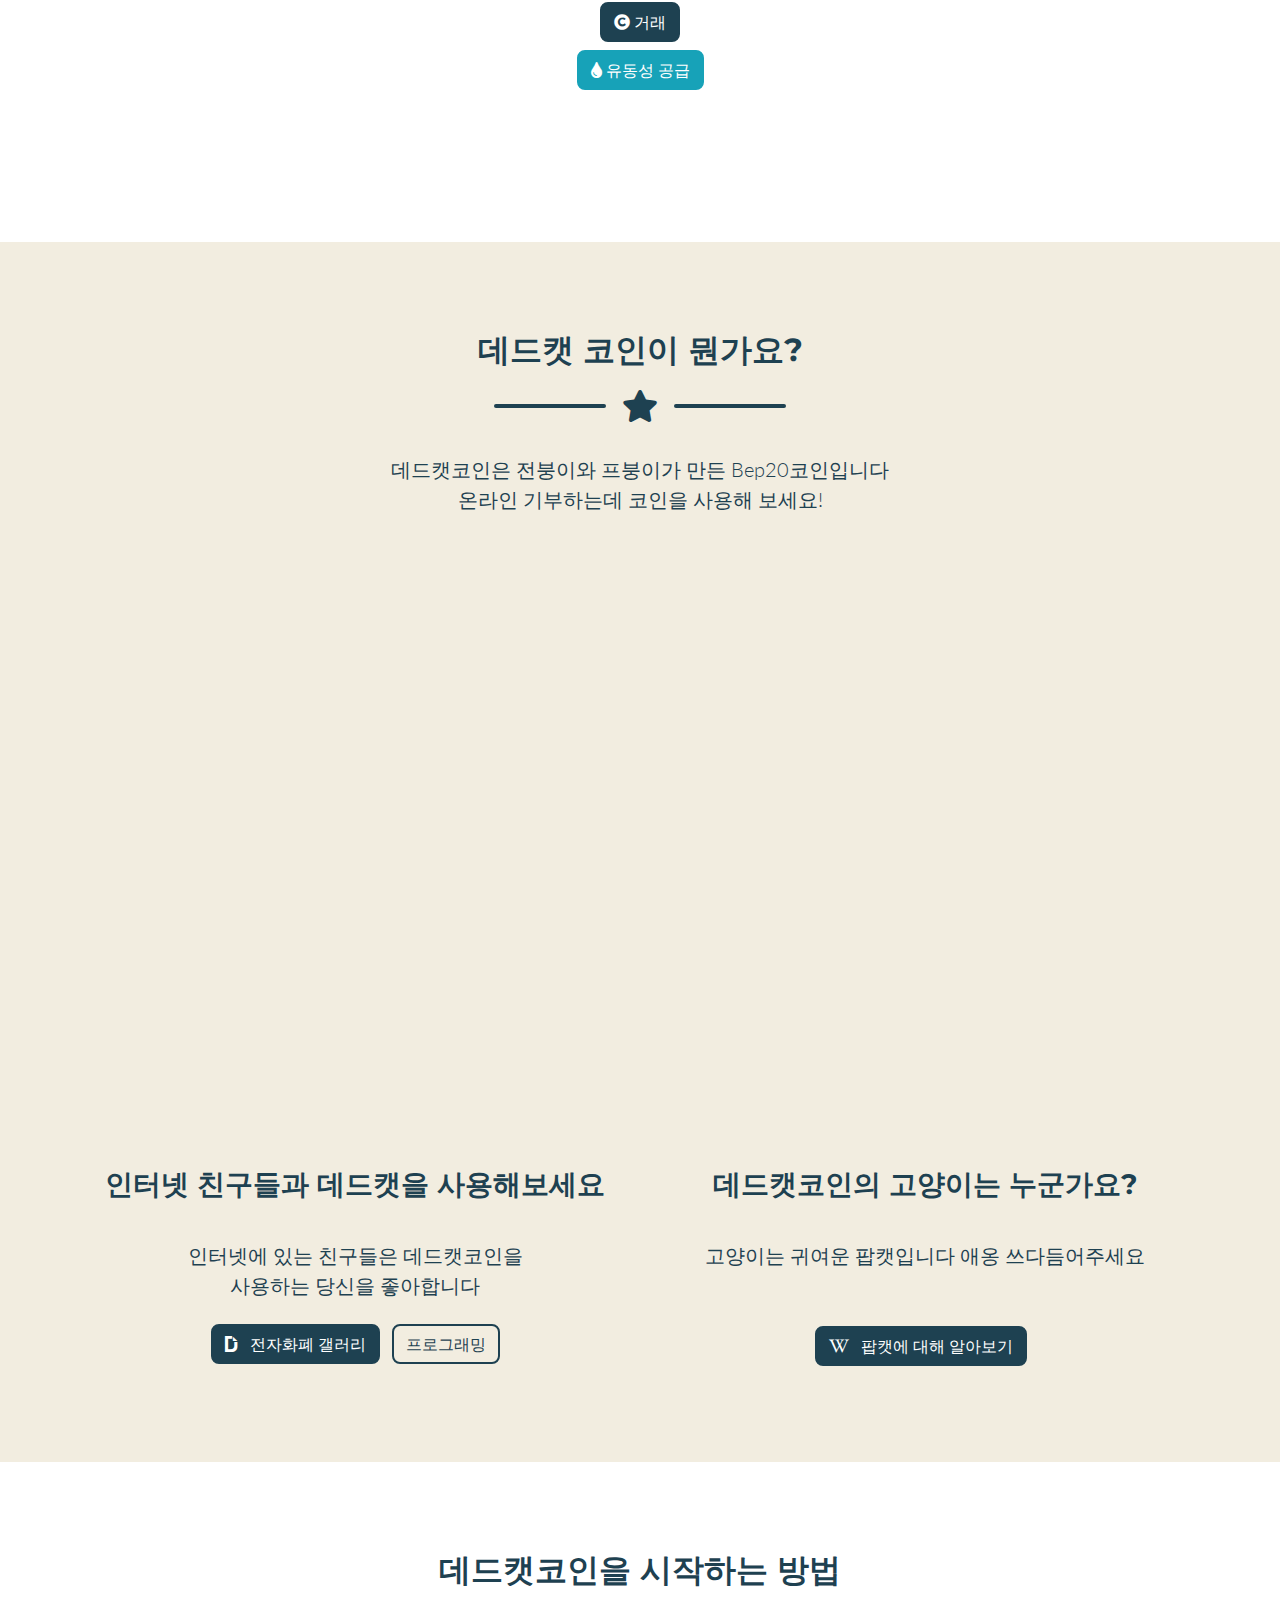
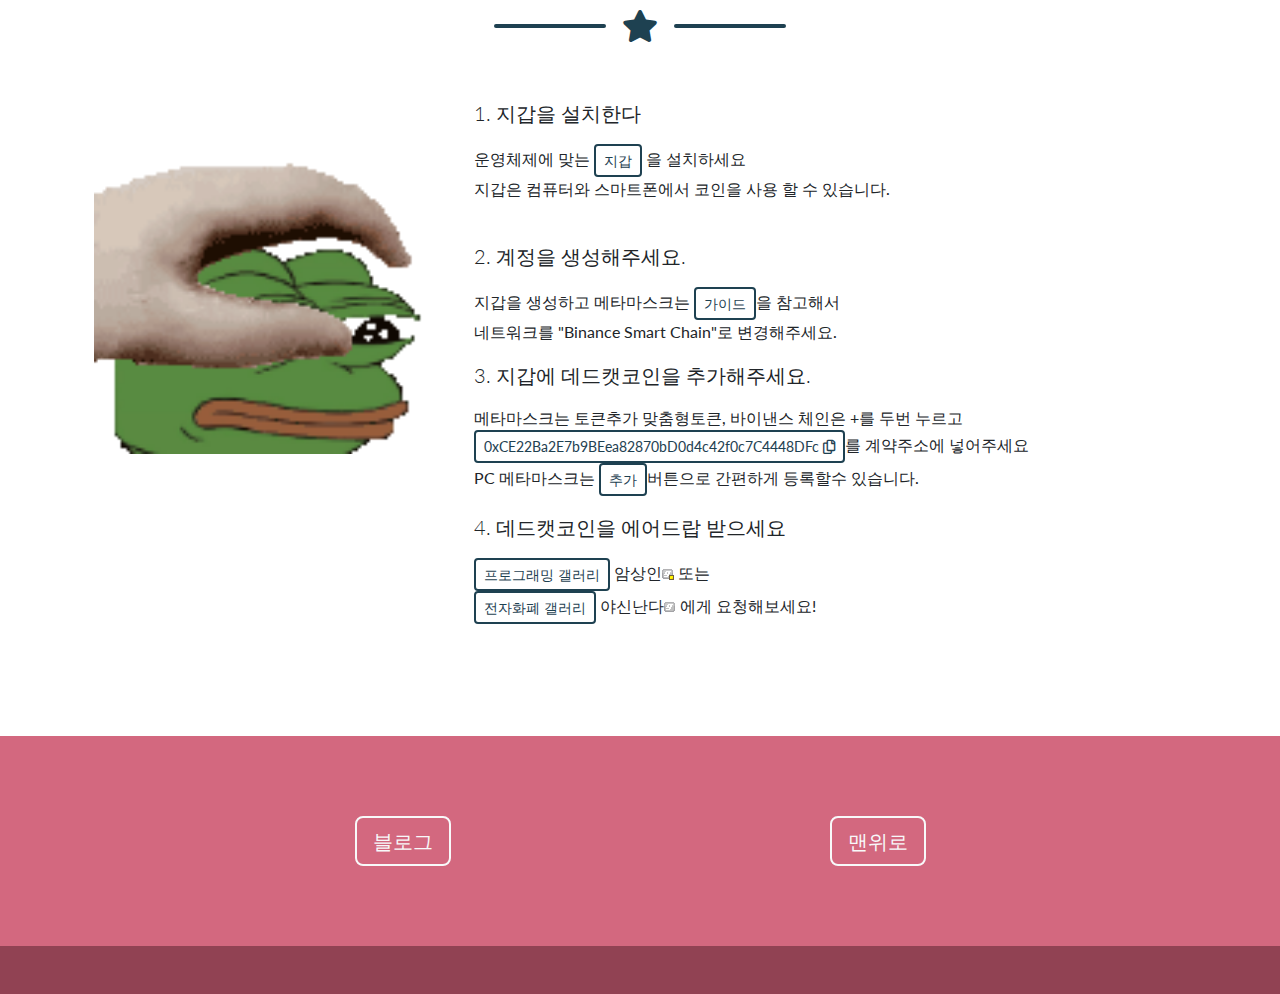
==== commit e1689918: "a" ====
--- a/index.html
+++ b/index.html
@@ -229,9 +229,9 @@
                     </p>
                     <p class="lead">3. 지갑에 데드캣코인을 추가해주세요.</p>
                      <p>
-                         메타마스크는 
-                        <a class="btn btn-sm btn-outline-secondary" target="_blank" href="https://bit.ly/3dQJ6Bd">이 버튼</a>을 눌러 코인을 추가해주세요<br>
-                         바이낸스 체인은 +를 두번 누르고 <br><a class="btn btn-sm btn-outline-secondary" target="_blank" onclick="copy()">0xCE22Ba2E7b9BEea82870bD0d4c42f0c7C4448DFc  <span class="far fa-copy"></span></a>를 넣어주세요<br><br>
+                         메타마스크는 토큰추가 맞춤형토큰, 바이낸스 체인은 +를 두번 누르고<br>
+                         <a class="btn btn-sm btn-outline-secondary" target="_blank" onclick="copy()">0xCE22Ba2E7b9BEea82870bD0d4c42f0c7C4448DFc  <span class="far fa-copy"></span></a>를 계약주소에 넣어주세요<br>
+                         PC 메타마스크는 <a class="btn btn-sm btn-outline-secondary" target="_blank" href="https://bit.ly/3dQJ6Bd">추가</a>버튼으로 간편하게 등록할수 있습니다.
                     </p>
                      <p class="lead">4. 데드캣코인을 에어드랍 받으세요</p>
                      <p>
